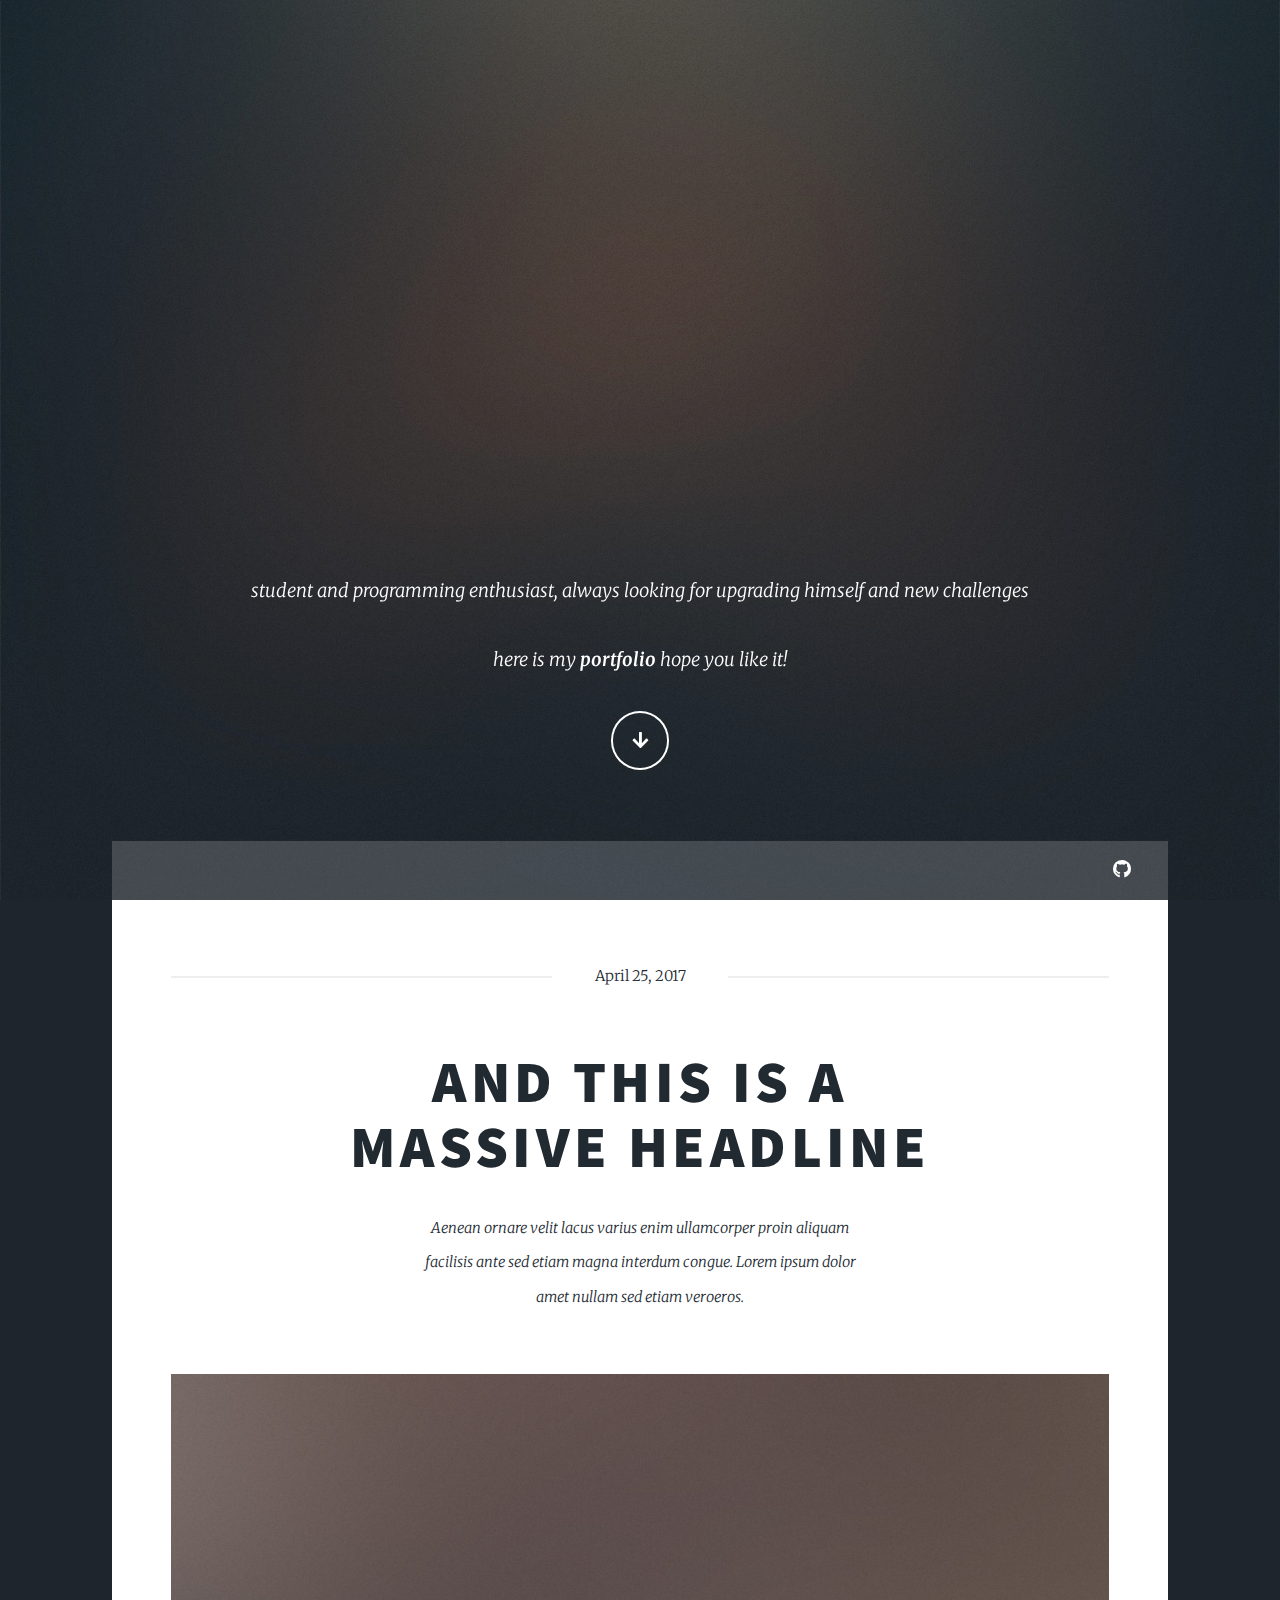
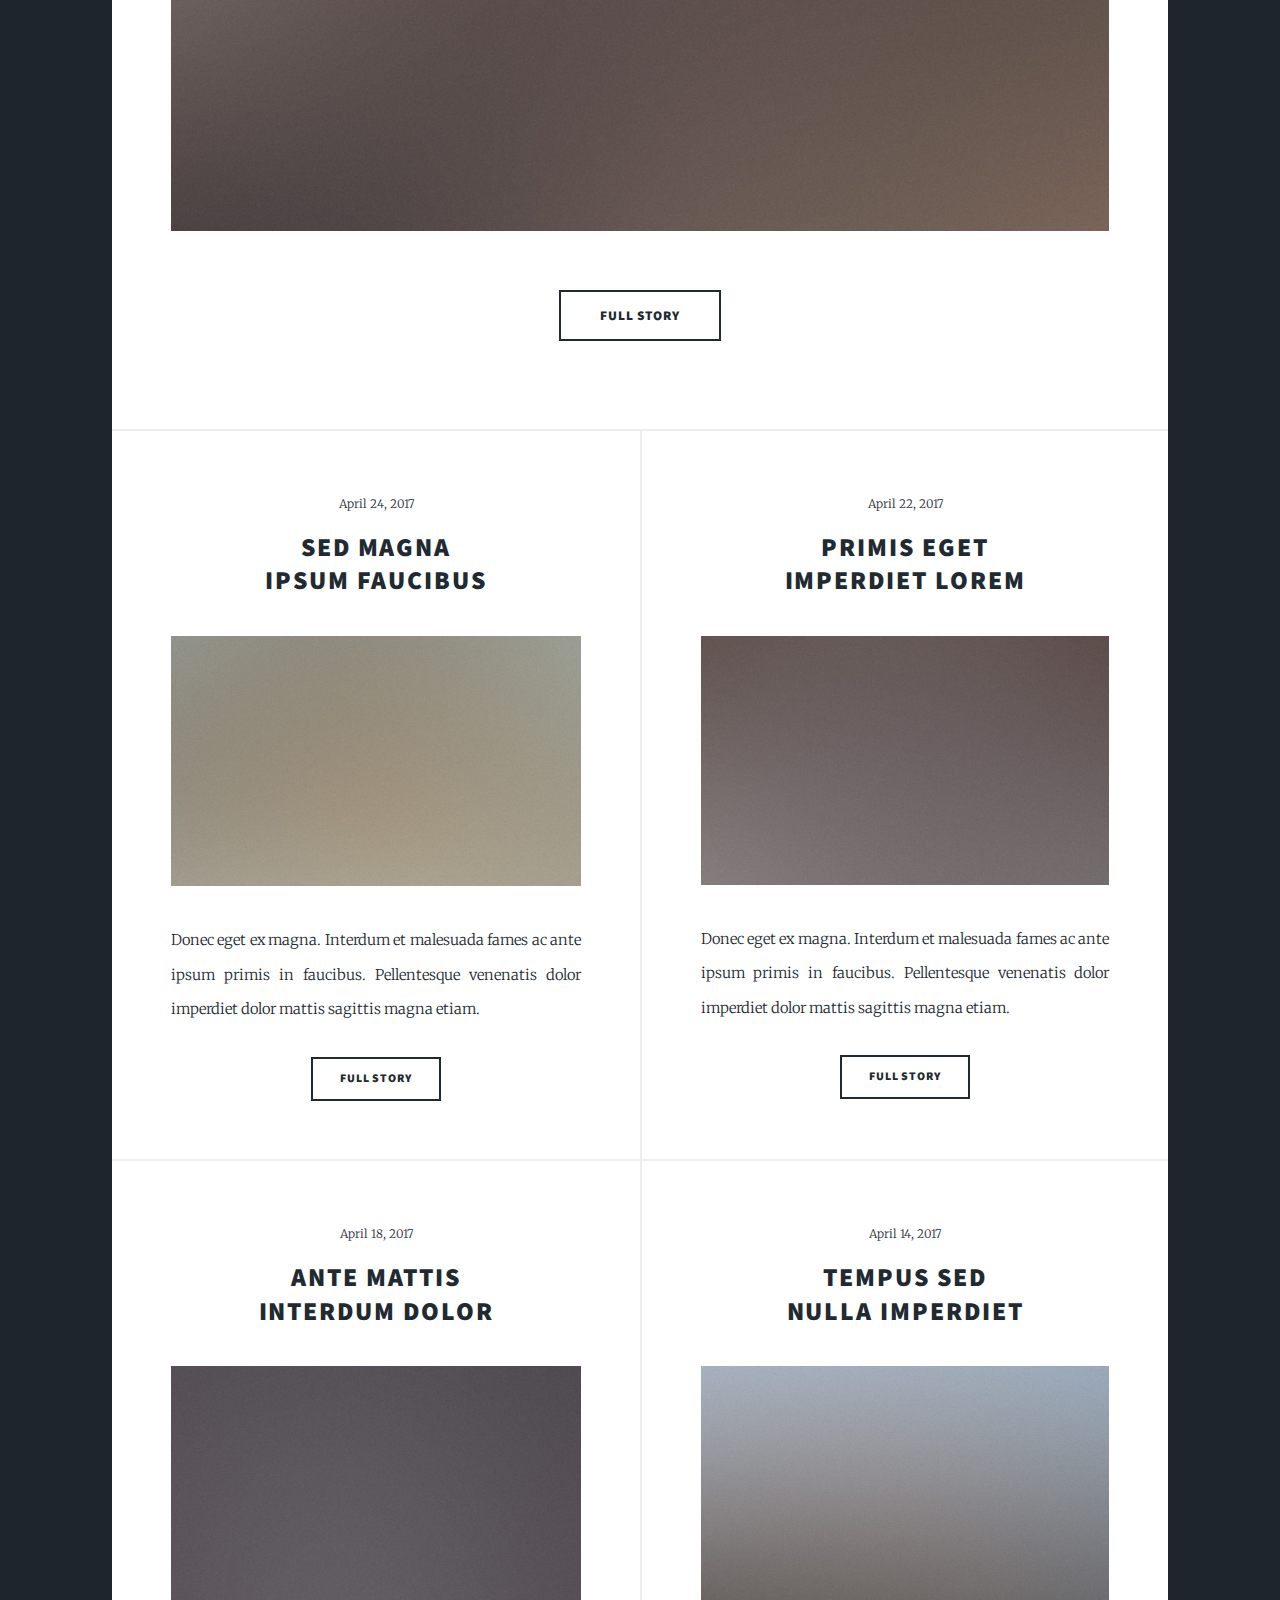
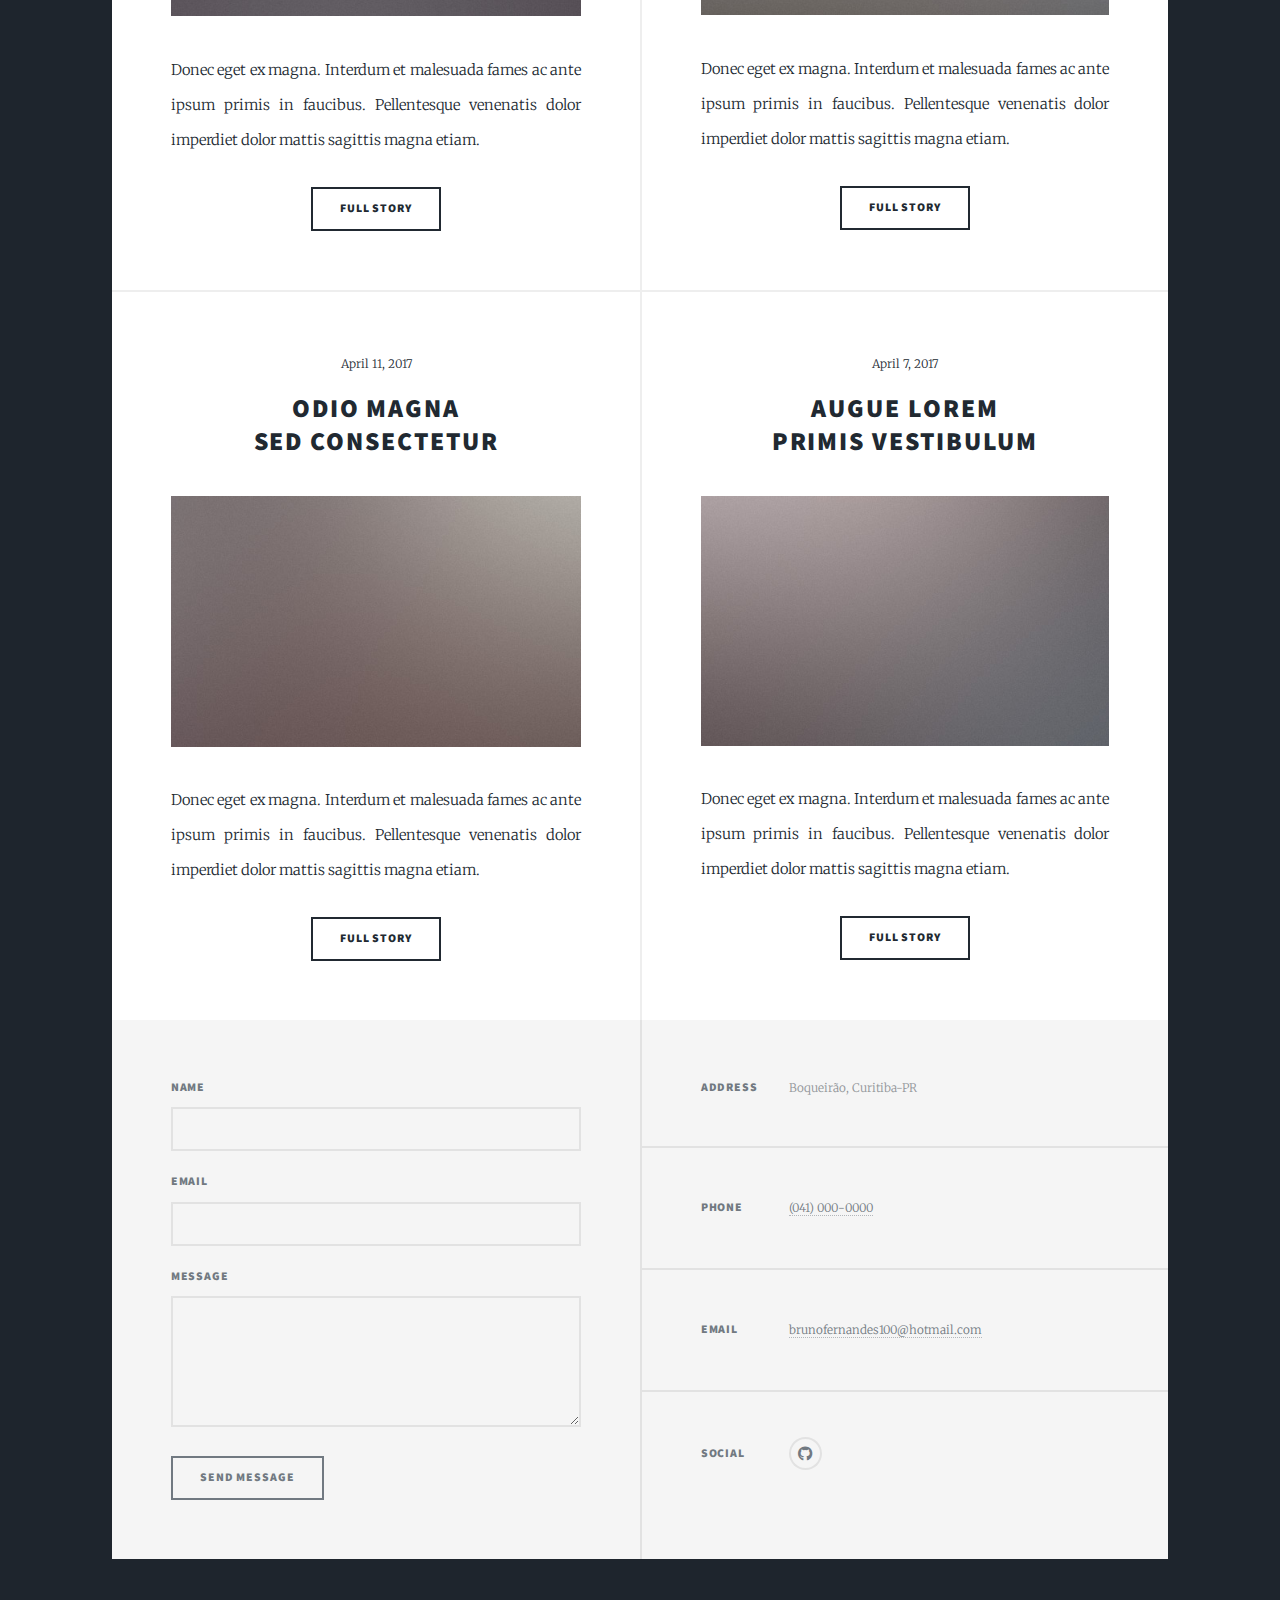
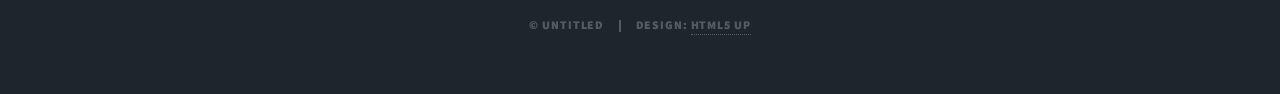
==== index.html @ 7af7626c "more intro changes" ====
<!DOCTYPE HTML>
<!--
	Massively by HTML5 UP
	html5up.net | @ajlkn
	Free for personal and commercial use under the CCA 3.0 license (html5up.net/license)
-->
<html>
	<head>
		<title>Bruno Fernandes - Portfolio</title>
		<meta charset="utf-8" />
		<meta name="viewport" content="width=device-width, initial-scale=1, user-scalable=no" />
		<link rel="stylesheet" href="assets/css/main.css" />
		<noscript><link rel="stylesheet" href="assets/css/noscript.css" /></noscript>
	</head>
	<body class="is-preload">

		<!-- Wrapper -->	
			<div id="wrapper" class="fade-in">

				<!-- Intro -->
					<div id="intro">
						<p>student and programming enthusiast, always looking for upgrading himself and new challenges</p>
						<p>here is my <strong> portfolio</strong> hope you like it!</p>
						<ul class="actions">
							<li><a href="#header" class="button icon solid solo fa-arrow-down scrolly">Continue</a></li>
						</ul>
					</div>
				<!-- Header -->
					<header id="header">
						<a href="index.html" class="logo">Massively</a>
					</header>

				<!-- Nav -->
					<nav id="nav">
						<ul class="links">
						</ul>
						<ul class="icons">
							<li><a href="https://github.com/burno1" class="icon brands fa-github"><span class="label">GitHub</span></a></li>
						</ul>
					</nav>

				<!-- Main -->
					<div id="main">

						<!-- Featured Post -->
							<article class="post featured">
								<header class="major">
									<span class="date">April 25, 2017</span>
									<h2><a href="#">And this is a<br />
									massive headline</a></h2>
									<p>Aenean ornare velit lacus varius enim ullamcorper proin aliquam<br />
									facilisis ante sed etiam magna interdum congue. Lorem ipsum dolor<br />
									amet nullam sed etiam veroeros.</p>
								</header>
								<a href="#" class="image main"><img src="images/pic01.jpg" alt="" /></a>
								<ul class="actions special">
									<li><a href="#" class="button large">Full Story</a></li>
								</ul>
							</article>

						<!-- Posts -->
							<section class="posts">
								<article>
									<header>
										<span class="date">April 24, 2017</span>
										<h2><a href="#">Sed magna<br />
										ipsum faucibus</a></h2>
									</header>
									<a href="#" class="image fit"><img src="images/pic02.jpg" alt="" /></a>
									<p>Donec eget ex magna. Interdum et malesuada fames ac ante ipsum primis in faucibus. Pellentesque venenatis dolor imperdiet dolor mattis sagittis magna etiam.</p>
									<ul class="actions special">
										<li><a href="#" class="button">Full Story</a></li>
									</ul>
								</article>
								<article>
									<header>
										<span class="date">April 22, 2017</span>
										<h2><a href="#">Primis eget<br />
										imperdiet lorem</a></h2>
									</header>
									<a href="#" class="image fit"><img src="images/pic03.jpg" alt="" /></a>
									<p>Donec eget ex magna. Interdum et malesuada fames ac ante ipsum primis in faucibus. Pellentesque venenatis dolor imperdiet dolor mattis sagittis magna etiam.</p>
									<ul class="actions special">
										<li><a href="#" class="button">Full Story</a></li>
									</ul>
								</article>
								<article>
									<header>
										<span class="date">April 18, 2017</span>
										<h2><a href="#">Ante mattis<br />
										interdum dolor</a></h2>
									</header>
									<a href="#" class="image fit"><img src="images/pic04.jpg" alt="" /></a>
									<p>Donec eget ex magna. Interdum et malesuada fames ac ante ipsum primis in faucibus. Pellentesque venenatis dolor imperdiet dolor mattis sagittis magna etiam.</p>
									<ul class="actions special">
										<li><a href="#" class="button">Full Story</a></li>
									</ul>
								</article>
								<article>
									<header>
										<span class="date">April 14, 2017</span>
										<h2><a href="#">Tempus sed<br />
										nulla imperdiet</a></h2>
									</header>
									<a href="#" class="image fit"><img src="images/pic05.jpg" alt="" /></a>
									<p>Donec eget ex magna. Interdum et malesuada fames ac ante ipsum primis in faucibus. Pellentesque venenatis dolor imperdiet dolor mattis sagittis magna etiam.</p>
									<ul class="actions special">
										<li><a href="#" class="button">Full Story</a></li>
									</ul>
								</article>
								<article>
									<header>
										<span class="date">April 11, 2017</span>
										<h2><a href="#">Odio magna<br />
										sed consectetur</a></h2>
									</header>
									<a href="#" class="image fit"><img src="images/pic06.jpg" alt="" /></a>
									<p>Donec eget ex magna. Interdum et malesuada fames ac ante ipsum primis in faucibus. Pellentesque venenatis dolor imperdiet dolor mattis sagittis magna etiam.</p>
									<ul class="actions special">
										<li><a href="#" class="button">Full Story</a></li>
									</ul>
								</article>
								<article>
									<header>
										<span class="date">April 7, 2017</span>
										<h2><a href="#">Augue lorem<br />
										primis vestibulum</a></h2>
									</header>
									<a href="#" class="image fit"><img src="images/pic07.jpg" alt="" /></a>
									<p>Donec eget ex magna. Interdum et malesuada fames ac ante ipsum primis in faucibus. Pellentesque venenatis dolor imperdiet dolor mattis sagittis magna etiam.</p>
									<ul class="actions special">
										<li><a href="#" class="button">Full Story</a></li>
									</ul>
								</article>
							</section>

						<!-- Footer -->
							<!-- <footer>
								<div class="pagination">
									<a href="#" class="previous">Prev</a>
									<a href="#" class="page active">1</a>
									<a href="#" class="page">2</a>
									<a href="#" class="page">3</a>
									<span class="extra">&hellip;</span>
									<a href="#" class="page">8</a>
									<a href="#" class="page">9</a>
									<a href="#" class="page">10</a>
									<a href="#" class="next">Next</a>
								</div>
							</footer> -->

					</div>

				<!-- Footer -->
					<footer id="footer">
						<section>
							<form method="post" action="#">
								<div class="fields">
									<div class="field">
										<label for="name">Name</label>
										<input type="text" name="name" id="name" />
									</div>
									<div class="field">
										<label for="email">Email</label>
										<input type="text" name="email" id="email" />
									</div>
									<div class="field">
										<label for="message">Message</label>
										<textarea name="message" id="message" rows="3"></textarea>
									</div>
								</div>
								<ul class="actions">
									<li><input type="submit" value="Send Message" /></li>
								</ul>
							</form>
						</section>
						<section class="split contact">
							<section class="alt">
								<h3>Address</h3>
								<p>Boqueirão, Curitiba-PR<br /></p>
							</section>
							<section>
								<h3>Phone</h3>
								<p><a href="#">(041) 000-0000</a></p>
							</section>
							<section>
								<h3>Email</h3>
								<p><a href="#">brunofernandes100@hotmail.com</a></p>
							</section>
							<section>
								<h3>Social</h3>
								<ul class="icons alt">
									<li><a href="https://github.com/burno1" class="icon brands alt fa-github"><span class="label">GitHub</span></a></li>
								</ul>
							</section>
						</section>
					</footer>

				<!-- Copyright -->
					<div id="copyright">
						<ul><li>&copy; Untitled</li><li>Design: <a href="https://html5up.net">HTML5 UP</a></li></ul>
					</div>

			</div>

		<!-- Scripts -->
			<script src="assets/js/jquery.min.js"></script>
			<script src="assets/js/jquery.scrollex.min.js"></script>
			<script src="assets/js/jquery.scrolly.min.js"></script>
			<script src="assets/js/browser.min.js"></script>
			<script src="assets/js/breakpoints.min.js"></script>
			<script src="assets/js/util.js"></script>
			<script src="assets/js/main.js"></script>

	</body>
</html>
---- assets/css/main.css ----
@import url(fontawesome-all.min.css);
@import url("https://fonts.googleapis.com/css?family=Merriweather:300,700,300italic,700italic|Source+Sans+Pro:900");

/*
	Massively by HTML5 UP
	html5up.net | @ajlkn
	Free for personal and commercial use under the CCA 3.0 license (html5up.net/license)
*/

html, body, div, span, applet, object,
iframe, h1, h2, h3, h4, h5, h6, p, blockquote,
pre, a, abbr, acronym, address, big, cite,
code, del, dfn, em, img, ins, kbd, q, s, samp,
small, strike, strong, sub, sup, tt, var, b,
u, i, center, dl, dt, dd, ol, ul, li, fieldset,
form, label, legend, table, caption, tbody,
tfoot, thead, tr, th, td, article, aside,
canvas, details, embed, figure, figcaption,
footer, header, hgroup, menu, nav, output, ruby,
section, summary, time, mark, audio, video {
	margin: 0;
	padding: 0;
	border: 0;
	font-size: 100%;
	font: inherit;
	vertical-align: baseline;}

article, aside, details, figcaption, figure,
footer, header, hgroup, menu, nav, section {
	display: block;}

body {
	line-height: 1;
}

ol, ul {
	list-style: none;
}

blockquote, q {
	quotes: none;
}

	blockquote:before, blockquote:after, q:before, q:after {
		content: '';
		content: none;
	}

table {
	border-collapse: collapse;
	border-spacing: 0;
}

body {
	-webkit-text-size-adjust: none;
}

mark {
	background-color: transparent;
	color: inherit;
}

input::-moz-focus-inner {
	border: 0;
	padding: 0;
}

input, select, textarea {
	-moz-appearance: none;
	-webkit-appearance: none;
	-ms-appearance: none;
	appearance: none;
}

/* Basic */

	@-ms-viewport {
		width: device-width;
	}

	body {
		-ms-overflow-style: scrollbar;
	}

	@media screen and (max-width: 480px) {

		html, body {
			min-width: 320px;
		}

	}

	html {
		box-sizing: border-box;
	}

	*, *:before, *:after {
		box-sizing: inherit;
	}

	body {
		background-color: #1e252d;
	}

		body.is-preload *, body.is-preload *:before, body.is-preload *:after {
			-moz-animation: none !important;
			-webkit-animation: none !important;
			-ms-animation: none !important;
			animation: none !important;
			-moz-transition: none !important;
			-webkit-transition: none !important;
			-ms-transition: none !important;
			transition: none !important;
		}

/* Type */

	html {
		font-size: 16pt;
	}

		@media screen and (max-width: 1680px) {

			html {
				font-size: 12pt;
			}

		}

		@media screen and (max-width: 1280px) {

			html {
				font-size: 11pt;
			}

		}

		@media screen and (max-width: 360px) {

			html {
				font-size: 10pt;
			}

		}

	body {
		color: #212931;
	}

	body, input, select, textarea {
		font-family: "Merriweather", Georgia, serif;
		font-weight: 300;
		font-size: 1rem;
		line-height: 2.375;
	}

	a {
		-moz-transition: color 0.2s ease-in-out, background-color 0.2s ease-in-out, border-color 0.2s ease-in-out, box-shadow 0.2s ease-in-out;
		-webkit-transition: color 0.2s ease-in-out, background-color 0.2s ease-in-out, border-color 0.2s ease-in-out, box-shadow 0.2s ease-in-out;
		-ms-transition: color 0.2s ease-in-out, background-color 0.2s ease-in-out, border-color 0.2s ease-in-out, box-shadow 0.2s ease-in-out;
		transition: color 0.2s ease-in-out, background-color 0.2s ease-in-out, border-color 0.2s ease-in-out, box-shadow 0.2s ease-in-out;
		border-bottom: dotted 1px;
		text-decoration: none;
	}

		a:hover {
			border-bottom-color: transparent;
		}

	strong, b {
		font-weight: 600;
	}

	em, i {
		font-style: italic;
	}

	p {
		text-align: justify;
		margin: 0 0 2rem 0;
	}

	h1, h2, h3, h4, h5, h6 {
		font-family: "Source Sans Pro", Helvetica, sans-serif;
		font-weight: 900;
		line-height: 1.5;
		letter-spacing: 0.075em;
		text-transform: uppercase;
		margin: 0 0 1rem 0;
	}

		h1 a, h2 a, h3 a, h4 a, h5 a, h6 a {
			border-bottom: 0;
			color: inherit;
			text-decoration: none;
		}

	h1 {
		font-size: 4rem;
		line-height: 1.1;
		margin: 0 0 2rem 0;
	}

	h2 {
		font-size: 1.75rem;
		line-height: 1.3;
		margin: 0 0 1.5rem 0;
	}

	h3 {
		font-size: 1.25rem;
		margin: 0 0 1.5rem 0;
	}

	h4 {
		font-size: 1rem;
	}

	h5 {
		font-size: 0.9rem;
	}

	h6 {
		font-size: 0.8rem;
	}

	sub {
		font-size: 0.8rem;
		position: relative;
		top: 0.5rem;
	}

	sup {
		font-size: 0.8rem;
		position: relative;
		top: -0.5rem;
	}

	blockquote {
		border-left: solid 4px;
		font-style: italic;
		margin: 0 0 2rem 0;
		padding: 0.5rem 0 0.5rem 2rem;
	}

	code {
		border: solid 2px;
		font-family: "Courier New", monospace;
		font-size: 0.9rem;
		margin: 0 0.25rem;
		padding: 0.25rem 0.65rem;
	}

	pre {
		-webkit-overflow-scrolling: touch;
		font-family: "Courier New", monospace;
		font-size: 0.9rem;
		margin: 0 0 2rem 0;
	}

		pre code {
			display: block;
			line-height: 1.75;
			padding: 1rem 1.5rem;
			overflow-x: auto;
		}

	hr {
		border: 0;
		border-bottom: solid 2px;
		margin: 3rem 0;
	}

		hr.major {
			margin: 5rem 0;
		}

	.align-left {
		text-align: left;
	}

	.align-center {
		text-align: center;
	}

	.align-right {
		text-align: right;
	}

	input, select, textarea {
		color: #212931;
	}

	a {
		color: #212931;
		border-bottom-color: rgba(33, 41, 49, 0.5);
	}

		a:hover {
			border-bottom-color: transparent;
			color: #18bfef !important;
		}

	strong, b {
		color: #212931;
	}

	h1, h2, h3, h4, h5, h6 {
		color: #212931;
	}

	blockquote {
		border-left-color: #eeeeee;
	}

	code {
		background: rgba(220, 220, 220, 0.25);
		border-color: #eeeeee;
	}

	hr {
		border-bottom-color: #eeeeee;
	}

/* Row */

	.row {
		display: flex;
		flex-wrap: wrap;
		box-sizing: border-box;
		align-items: stretch;
	}

		.row > * {
			box-sizing: border-box;
		}

		.row.gtr-uniform > * > :last-child {
			margin-bottom: 0;
		}

		.row.aln-left {
			justify-content: flex-start;
		}

		.row.aln-center {
			justify-content: center;
		}

		.row.aln-right {
			justify-content: flex-end;
		}

		.row.aln-top {
			align-items: flex-start;
		}

		.row.aln-middle {
			align-items: center;
		}

		.row.aln-bottom {
			align-items: flex-end;
		}

		.row > .imp {
			order: -1;
		}

		.row > .col-1 {
			width: 8.33333%;
		}

		.row > .off-1 {
			margin-left: 8.33333%;
		}

		.row > .col-2 {
			width: 16.66667%;
		}

		.row > .off-2 {
			margin-left: 16.66667%;
		}

		.row > .col-3 {
			width: 25%;
		}

		.row > .off-3 {
			margin-left: 25%;
		}

		.row > .col-4 {
			width: 33.33333%;
		}

		.row > .off-4 {
			margin-left: 33.33333%;
		}

		.row > .col-5 {
			width: 41.66667%;
		}

		.row > .off-5 {
			margin-left: 41.66667%;
		}

		.row > .col-6 {
			width: 50%;
		}

		.row > .off-6 {
			margin-left: 50%;
		}

		.row > .col-7 {
			width: 58.33333%;
		}

		.row > .off-7 {
			margin-left: 58.33333%;
		}

		.row > .col-8 {
			width: 66.66667%;
		}

		.row > .off-8 {
			margin-left: 66.66667%;
		}

		.row > .col-9 {
			width: 75%;
		}

		.row > .off-9 {
			margin-left: 75%;
		}

		.row > .col-10 {
			width: 83.33333%;
		}

		.row > .off-10 {
			margin-left: 83.33333%;
		}

		.row > .col-11 {
			width: 91.66667%;
		}

		.row > .off-11 {
			margin-left: 91.66667%;
		}

		.row > .col-12 {
			width: 100%;
		}

		.row > .off-12 {
			margin-left: 100%;
		}

		.row.gtr-0 {
			margin-top: 0;
			margin-left: 0rem;
		}

			.row.gtr-0 > * {
				padding: 0 0 0 0rem;
			}

			.row.gtr-0.gtr-uniform {
				margin-top: 0rem;
			}

				.row.gtr-0.gtr-uniform > * {
					padding-top: 0rem;
				}

		.row.gtr-25 {
			margin-top: 0;
			margin-left: -0.375rem;
		}

			.row.gtr-25 > * {
				padding: 0 0 0 0.375rem;
			}

			.row.gtr-25.gtr-uniform {
				margin-top: -0.375rem;
			}

				.row.gtr-25.gtr-uniform > * {
					padding-top: 0.375rem;
				}

		.row.gtr-50 {
			margin-top: 0;
			margin-left: -0.75rem;
		}

			.row.gtr-50 > * {
				padding: 0 0 0 0.75rem;
			}

			.row.gtr-50.gtr-uniform {
				margin-top: -0.75rem;
			}

				.row.gtr-50.gtr-uniform > * {
					padding-top: 0.75rem;
				}

		.row {
			margin-top: 0;
			margin-left: -1.5rem;
		}

			.row > * {
				padding: 0 0 0 1.5rem;
			}

			.row.gtr-uniform {
				margin-top: -1.5rem;
			}

				.row.gtr-uniform > * {
					padding-top: 1.5rem;
				}

		.row.gtr-150 {
			margin-top: 0;
			margin-left: -2.25rem;
		}

			.row.gtr-150 > * {
				padding: 0 0 0 2.25rem;
			}

			.row.gtr-150.gtr-uniform {
				margin-top: -2.25rem;
			}

				.row.gtr-150.gtr-uniform > * {
					padding-top: 2.25rem;
				}

		.row.gtr-200 {
			margin-top: 0;
			margin-left: -3rem;
		}

			.row.gtr-200 > * {
				padding: 0 0 0 3rem;
			}

			.row.gtr-200.gtr-uniform {
				margin-top: -3rem;
			}

				.row.gtr-200.gtr-uniform > * {
					padding-top: 3rem;
				}

		@media screen and (max-width: 1680px) {

			.row {
				display: flex;
				flex-wrap: wrap;
				box-sizing: border-box;
				align-items: stretch;
			}

				.row > * {
					box-sizing: border-box;
				}

				.row.gtr-uniform > * > :last-child {
					margin-bottom: 0;
				}

				.row.aln-left {
					justify-content: flex-start;
				}

				.row.aln-center {
					justify-content: center;
				}

				.row.aln-right {
					justify-content: flex-end;
				}

				.row.aln-top {
					align-items: flex-start;
				}

				.row.aln-middle {
					align-items: center;
				}

				.row.aln-bottom {
					align-items: flex-end;
				}

				.row > .imp-xlarge {
					order: -1;
				}

				.row > .col-1-xlarge {
					width: 8.33333%;
				}

				.row > .off-1-xlarge {
					margin-left: 8.33333%;
				}

				.row > .col-2-xlarge {
					width: 16.66667%;
				}

				.row > .off-2-xlarge {
					margin-left: 16.66667%;
				}

				.row > .col-3-xlarge {
					width: 25%;
				}

				.row > .off-3-xlarge {
					margin-left: 25%;
				}

				.row > .col-4-xlarge {
					width: 33.33333%;
				}

				.row > .off-4-xlarge {
					margin-left: 33.33333%;
				}

				.row > .col-5-xlarge {
					width: 41.66667%;
				}

				.row > .off-5-xlarge {
					margin-left: 41.66667%;
				}

				.row > .col-6-xlarge {
					width: 50%;
				}

				.row > .off-6-xlarge {
					margin-left: 50%;
				}

				.row > .col-7-xlarge {
					width: 58.33333%;
				}

				.row > .off-7-xlarge {
					margin-left: 58.33333%;
				}

				.row > .col-8-xlarge {
					width: 66.66667%;
				}

				.row > .off-8-xlarge {
					margin-left: 66.66667%;
				}

				.row > .col-9-xlarge {
					width: 75%;
				}

				.row > .off-9-xlarge {
					margin-left: 75%;
				}

				.row > .col-10-xlarge {
					width: 83.33333%;
				}

				.row > .off-10-xlarge {
					margin-left: 83.33333%;
				}

				.row > .col-11-xlarge {
					width: 91.66667%;
				}

				.row > .off-11-xlarge {
					margin-left: 91.66667%;
				}

				.row > .col-12-xlarge {
					width: 100%;
				}

				.row > .off-12-xlarge {
					margin-left: 100%;
				}

				.row.gtr-0 {
					margin-top: 0;
					margin-left: 0rem;
				}

					.row.gtr-0 > * {
						padding: 0 0 0 0rem;
					}

					.row.gtr-0.gtr-uniform {
						margin-top: 0rem;
					}

						.row.gtr-0.gtr-uniform > * {
							padding-top: 0rem;
						}

				.row.gtr-25 {
					margin-top: 0;
					margin-left: -0.375rem;
				}

					.row.gtr-25 > * {
						padding: 0 0 0 0.375rem;
					}

					.row.gtr-25.gtr-uniform {
						margin-top: -0.375rem;
					}

						.row.gtr-25.gtr-uniform > * {
							padding-top: 0.375rem;
						}

				.row.gtr-50 {
					margin-top: 0;
					margin-left: -0.75rem;
				}

					.row.gtr-50 > * {
						padding: 0 0 0 0.75rem;
					}

					.row.gtr-50.gtr-uniform {
						margin-top: -0.75rem;
					}

						.row.gtr-50.gtr-uniform > * {
							padding-top: 0.75rem;
						}

				.row {
					margin-top: 0;
					margin-left: -1.5rem;
				}

					.row > * {
						padding: 0 0 0 1.5rem;
					}

					.row.gtr-uniform {
						margin-top: -1.5rem;
					}

						.row.gtr-uniform > * {
							padding-top: 1.5rem;
						}

				.row.gtr-150 {
					margin-top: 0;
					margin-left: -2.25rem;
				}

					.row.gtr-150 > * {
						padding: 0 0 0 2.25rem;
					}

					.row.gtr-150.gtr-uniform {
						margin-top: -2.25rem;
					}

						.row.gtr-150.gtr-uniform > * {
							padding-top: 2.25rem;
						}

				.row.gtr-200 {
					margin-top: 0;
					margin-left: -3rem;
				}

					.row.gtr-200 > * {
						padding: 0 0 0 3rem;
					}

					.row.gtr-200.gtr-uniform {
						margin-top: -3rem;
					}

						.row.gtr-200.gtr-uniform > * {
							padding-top: 3rem;
						}

		}

		@media screen and (max-width: 1280px) {

			.row {
				display: flex;
				flex-wrap: wrap;
				box-sizing: border-box;
				align-items: stretch;
			}

				.row > * {
					box-sizing: border-box;
				}

				.row.gtr-uniform > * > :last-child {
					margin-bottom: 0;
				}

				.row.aln-left {
					justify-content: flex-start;
				}

				.row.aln-center {
					justify-content: center;
				}

				.row.aln-right {
					justify-content: flex-end;
				}

				.row.aln-top {
					align-items: flex-start;
				}

				.row.aln-middle {
					align-items: center;
				}

				.row.aln-bottom {
					align-items: flex-end;
				}

				.row > .imp-large {
					order: -1;
				}

				.row > .col-1-large {
					width: 8.33333%;
				}

				.row > .off-1-large {
					margin-left: 8.33333%;
				}

				.row > .col-2-large {
					width: 16.66667%;
				}

				.row > .off-2-large {
					margin-left: 16.66667%;
				}

				.row > .col-3-large {
					width: 25%;
				}

				.row > .off-3-large {
					margin-left: 25%;
				}

				.row > .col-4-large {
					width: 33.33333%;
				}

				.row > .off-4-large {
					margin-left: 33.33333%;
				}

				.row > .col-5-large {
					width: 41.66667%;
				}

				.row > .off-5-large {
					margin-left: 41.66667%;
				}

				.row > .col-6-large {
					width: 50%;
				}

				.row > .off-6-large {
					margin-left: 50%;
				}

				.row > .col-7-large {
					width: 58.33333%;
				}

				.row > .off-7-large {
					margin-left: 58.33333%;
				}

				.row > .col-8-large {
					width: 66.66667%;
				}

				.row > .off-8-large {
					margin-left: 66.66667%;
				}

				.row > .col-9-large {
					width: 75%;
				}

				.row > .off-9-large {
					margin-left: 75%;
				}

				.row > .col-10-large {
					width: 83.33333%;
				}

				.row > .off-10-large {
					margin-left: 83.33333%;
				}

				.row > .col-11-large {
					width: 91.66667%;
				}

				.row > .off-11-large {
					margin-left: 91.66667%;
				}

				.row > .col-12-large {
					width: 100%;
				}

				.row > .off-12-large {
					margin-left: 100%;
				}

				.row.gtr-0 {
					margin-top: 0;
					margin-left: 0rem;
				}

					.row.gtr-0 > * {
						padding: 0 0 0 0rem;
					}

					.row.gtr-0.gtr-uniform {
						margin-top: 0rem;
					}

						.row.gtr-0.gtr-uniform > * {
							padding-top: 0rem;
						}

				.row.gtr-25 {
					margin-top: 0;
					margin-left: -0.375rem;
				}

					.row.gtr-25 > * {
						padding: 0 0 0 0.375rem;
					}

					.row.gtr-25.gtr-uniform {
						margin-top: -0.375rem;
					}

						.row.gtr-25.gtr-uniform > * {
							padding-top: 0.375rem;
						}

				.row.gtr-50 {
					margin-top: 0;
					margin-left: -0.75rem;
				}

					.row.gtr-50 > * {
						padding: 0 0 0 0.75rem;
					}

					.row.gtr-50.gtr-uniform {
						margin-top: -0.75rem;
					}

						.row.gtr-50.gtr-uniform > * {
							padding-top: 0.75rem;
						}

				.row {
					margin-top: 0;
					margin-left: -1.5rem;
				}

					.row > * {
						padding: 0 0 0 1.5rem;
					}

					.row.gtr-uniform {
						margin-top: -1.5rem;
					}

						.row.gtr-uniform > * {
							padding-top: 1.5rem;
						}

				.row.gtr-150 {
					margin-top: 0;
					margin-left: -2.25rem;
				}

					.row.gtr-150 > * {
						padding: 0 0 0 2.25rem;
					}

					.row.gtr-150.gtr-uniform {
						margin-top: -2.25rem;
					}

						.row.gtr-150.gtr-uniform > * {
							padding-top: 2.25rem;
						}

				.row.gtr-200 {
					margin-top: 0;
					margin-left: -3rem;
				}

					.row.gtr-200 > * {
						padding: 0 0 0 3rem;
					}

					.row.gtr-200.gtr-uniform {
						margin-top: -3rem;
					}

						.row.gtr-200.gtr-uniform > * {
							padding-top: 3rem;
						}

		}

		@media screen and (max-width: 980px) {

			.row {
				display: flex;
				flex-wrap: wrap;
				box-sizing: border-box;
				align-items: stretch;
			}

				.row > * {
					box-sizing: border-box;
				}

				.row.gtr-uniform > * > :last-child {
					margin-bottom: 0;
				}

				.row.aln-left {
					justify-content: flex-start;
				}

				.row.aln-center {
					justify-content: center;
				}

				.row.aln-right {
					justify-content: flex-end;
				}

				.row.aln-top {
					align-items: flex-start;
				}

				.row.aln-middle {
					align-items: center;
				}

				.row.aln-bottom {
					align-items: flex-end;
				}

				.row > .imp-medium {
					order: -1;
				}

				.row > .col-1-medium {
					width: 8.33333%;
				}

				.row > .off-1-medium {
					margin-left: 8.33333%;
				}

				.row > .col-2-medium {
					width: 16.66667%;
				}

				.row > .off-2-medium {
					margin-left: 16.66667%;
				}

				.row > .col-3-medium {
					width: 25%;
				}

				.row > .off-3-medium {
					margin-left: 25%;
				}

				.row > .col-4-medium {
					width: 33.33333%;
				}

				.row > .off-4-medium {
					margin-left: 33.33333%;
				}

				.row > .col-5-medium {
					width: 41.66667%;
				}

				.row > .off-5-medium {
					margin-left: 41.66667%;
				}

				.row > .col-6-medium {
					width: 50%;
				}

				.row > .off-6-medium {
					margin-left: 50%;
				}

				.row > .col-7-medium {
					width: 58.33333%;
				}

				.row > .off-7-medium {
					margin-left: 58.33333%;
				}

				.row > .col-8-medium {
					width: 66.66667%;
				}

				.row > .off-8-medium {
					margin-left: 66.66667%;
				}

				.row > .col-9-medium {
					width: 75%;
				}

				.row > .off-9-medium {
					margin-left: 75%;
				}

				.row > .col-10-medium {
					width: 83.33333%;
				}

				.row > .off-10-medium {
					margin-left: 83.33333%;
				}

				.row > .col-11-medium {
					width: 91.66667%;
				}

				.row > .off-11-medium {
					margin-left: 91.66667%;
				}

				.row > .col-12-medium {
					width: 100%;
				}

				.row > .off-12-medium {
					margin-left: 100%;
				}

				.row.gtr-0 {
					margin-top: 0;
					margin-left: 0rem;
				}

					.row.gtr-0 > * {
						padding: 0 0 0 0rem;
					}

					.row.gtr-0.gtr-uniform {
						margin-top: 0rem;
					}

						.row.gtr-0.gtr-uniform > * {
							padding-top: 0rem;
						}

				.row.gtr-25 {
					margin-top: 0;
					margin-left: -0.375rem;
				}

					.row.gtr-25 > * {
						padding: 0 0 0 0.375rem;
					}

					.row.gtr-25.gtr-uniform {
						margin-top: -0.375rem;
					}

						.row.gtr-25.gtr-uniform > * {
							padding-top: 0.375rem;
						}

				.row.gtr-50 {
					margin-top: 0;
					margin-left: -0.75rem;
				}

					.row.gtr-50 > * {
						padding: 0 0 0 0.75rem;
					}

					.row.gtr-50.gtr-uniform {
						margin-top: -0.75rem;
					}

						.row.gtr-50.gtr-uniform > * {
							padding-top: 0.75rem;
						}

				.row {
					margin-top: 0;
					margin-left: -1.5rem;
				}

					.row > * {
						padding: 0 0 0 1.5rem;
					}

					.row.gtr-uniform {
						margin-top: -1.5rem;
					}

						.row.gtr-uniform > * {
							padding-top: 1.5rem;
						}

				.row.gtr-150 {
					margin-top: 0;
					margin-left: -2.25rem;
				}

					.row.gtr-150 > * {
						padding: 0 0 0 2.25rem;
					}

					.row.gtr-150.gtr-uniform {
						margin-top: -2.25rem;
					}

						.row.gtr-150.gtr-uniform > * {
							padding-top: 2.25rem;
						}

				.row.gtr-200 {
					margin-top: 0;
					margin-left: -3rem;
				}

					.row.gtr-200 > * {
						padding: 0 0 0 3rem;
					}

					.row.gtr-200.gtr-uniform {
						margin-top: -3rem;
					}

						.row.gtr-200.gtr-uniform > * {
							padding-top: 3rem;
						}

		}

		@media screen and (max-width: 736px) {

			.row {
				display: flex;
				flex-wrap: wrap;
				box-sizing: border-box;
				align-items: stretch;
			}

				.row > * {
					box-sizing: border-box;
				}

				.row.gtr-uniform > * > :last-child {
					margin-bottom: 0;
				}

				.row.aln-left {
					justify-content: flex-start;
				}

				.row.aln-center {
					justify-content: center;
				}

				.row.aln-right {
					justify-content: flex-end;
				}

				.row.aln-top {
					align-items: flex-start;
				}

				.row.aln-middle {
					align-items: center;
				}

				.row.aln-bottom {
					align-items: flex-end;
				}

				.row > .imp-small {
					order: -1;
				}

				.row > .col-1-small {
					width: 8.33333%;
				}

				.row > .off-1-small {
					margin-left: 8.33333%;
				}

				.row > .col-2-small {
					width: 16.66667%;
				}

				.row > .off-2-small {
					margin-left: 16.66667%;
				}

				.row > .col-3-small {
					width: 25%;
				}

				.row > .off-3-small {
					margin-left: 25%;
				}

				.row > .col-4-small {
					width: 33.33333%;
				}

				.row > .off-4-small {
					margin-left: 33.33333%;
				}

				.row > .col-5-small {
					width: 41.66667%;
				}

				.row > .off-5-small {
					margin-left: 41.66667%;
				}

				.row > .col-6-small {
					width: 50%;
				}

				.row > .off-6-small {
					margin-left: 50%;
				}

				.row > .col-7-small {
					width: 58.33333%;
				}

				.row > .off-7-small {
					margin-left: 58.33333%;
				}

				.row > .col-8-small {
					width: 66.66667%;
				}

				.row > .off-8-small {
					margin-left: 66.66667%;
				}

				.row > .col-9-small {
					width: 75%;
				}

				.row > .off-9-small {
					margin-left: 75%;
				}

				.row > .col-10-small {
					width: 83.33333%;
				}

				.row > .off-10-small {
					margin-left: 83.33333%;
				}

				.row > .col-11-small {
					width: 91.66667%;
				}

				.row > .off-11-small {
					margin-left: 91.66667%;
				}

				.row > .col-12-small {
					width: 100%;
				}

				.row > .off-12-small {
					margin-left: 100%;
				}

				.row.gtr-0 {
					margin-top: 0;
					margin-left: 0rem;
				}

					.row.gtr-0 > * {
						padding: 0 0 0 0rem;
					}

					.row.gtr-0.gtr-uniform {
						margin-top: 0rem;
					}

						.row.gtr-0.gtr-uniform > * {
							padding-top: 0rem;
						}

				.row.gtr-25 {
					margin-top: 0;
					margin-left: -0.375rem;
				}

					.row.gtr-25 > * {
						padding: 0 0 0 0.375rem;
					}

					.row.gtr-25.gtr-uniform {
						margin-top: -0.375rem;
					}

						.row.gtr-25.gtr-uniform > * {
							padding-top: 0.375rem;
						}

				.row.gtr-50 {
					margin-top: 0;
					margin-left: -0.75rem;
				}

					.row.gtr-50 > * {
						padding: 0 0 0 0.75rem;
					}

					.row.gtr-50.gtr-uniform {
						margin-top: -0.75rem;
					}

						.row.gtr-50.gtr-uniform > * {
							padding-top: 0.75rem;
						}

				.row {
					margin-top: 0;
					margin-left: -1.5rem;
				}

					.row > * {
						padding: 0 0 0 1.5rem;
					}

					.row.gtr-uniform {
						margin-top: -1.5rem;
					}

						.row.gtr-uniform > * {
							padding-top: 1.5rem;
						}

				.row.gtr-150 {
					margin-top: 0;
					margin-left: -2.25rem;
				}

					.row.gtr-150 > * {
						padding: 0 0 0 2.25rem;
					}

					.row.gtr-150.gtr-uniform {
						margin-top: -2.25rem;
					}

						.row.gtr-150.gtr-uniform > * {
							padding-top: 2.25rem;
						}

				.row.gtr-200 {
					margin-top: 0;
					margin-left: -3rem;
				}

					.row.gtr-200 > * {
						padding: 0 0 0 3rem;
					}

					.row.gtr-200.gtr-uniform {
						margin-top: -3rem;
					}

						.row.gtr-200.gtr-uniform > * {
							padding-top: 3rem;
						}

		}

		@media screen and (max-width: 480px) {

			.row {
				display: flex;
				flex-wrap: wrap;
				box-sizing: border-box;
				align-items: stretch;
			}

				.row > * {
					box-sizing: border-box;
				}

				.row.gtr-uniform > * > :last-child {
					margin-bottom: 0;
				}

				.row.aln-left {
					justify-content: flex-start;
				}

				.row.aln-center {
					justify-content: center;
				}

				.row.aln-right {
					justify-content: flex-end;
				}

				.row.aln-top {
					align-items: flex-start;
				}

				.row.aln-middle {
					align-items: center;
				}

				.row.aln-bottom {
					align-items: flex-end;
				}

				.row > .imp-xsmall {
					order: -1;
				}

				.row > .col-1-xsmall {
					width: 8.33333%;
				}

				.row > .off-1-xsmall {
					margin-left: 8.33333%;
				}

				.row > .col-2-xsmall {
					width: 16.66667%;
				}

				.row > .off-2-xsmall {
					margin-left: 16.66667%;
				}

				.row > .col-3-xsmall {
					width: 25%;
				}

				.row > .off-3-xsmall {
					margin-left: 25%;
				}

				.row > .col-4-xsmall {
					width: 33.33333%;
				}

				.row > .off-4-xsmall {
					margin-left: 33.33333%;
				}

				.row > .col-5-xsmall {
					width: 41.66667%;
				}

				.row > .off-5-xsmall {
					margin-left: 41.66667%;
				}

				.row > .col-6-xsmall {
					width: 50%;
				}

				.row > .off-6-xsmall {
					margin-left: 50%;
				}

				.row > .col-7-xsmall {
					width: 58.33333%;
				}

				.row > .off-7-xsmall {
					margin-left: 58.33333%;
				}

				.row > .col-8-xsmall {
					width: 66.66667%;
				}

				.row > .off-8-xsmall {
					margin-left: 66.66667%;
				}

				.row > .col-9-xsmall {
					width: 75%;
				}

				.row > .off-9-xsmall {
					margin-left: 75%;
				}

				.row > .col-10-xsmall {
					width: 83.33333%;
				}

				.row > .off-10-xsmall {
					margin-left: 83.33333%;
				}

				.row > .col-11-xsmall {
					width: 91.66667%;
				}

				.row > .off-11-xsmall {
					margin-left: 91.66667%;
				}

				.row > .col-12-xsmall {
					width: 100%;
				}

				.row > .off-12-xsmall {
					margin-left: 100%;
				}

				.row.gtr-0 {
					margin-top: 0;
					margin-left: 0rem;
				}

					.row.gtr-0 > * {
						padding: 0 0 0 0rem;
					}

					.row.gtr-0.gtr-uniform {
						margin-top: 0rem;
					}

						.row.gtr-0.gtr-uniform > * {
							padding-top: 0rem;
						}

				.row.gtr-25 {
					margin-top: 0;
					margin-left: -0.375rem;
				}

					.row.gtr-25 > * {
						padding: 0 0 0 0.375rem;
					}

					.row.gtr-25.gtr-uniform {
						margin-top: -0.375rem;
					}

						.row.gtr-25.gtr-uniform > * {
							padding-top: 0.375rem;
						}

				.row.gtr-50 {
					margin-top: 0;
					margin-left: -0.75rem;
				}

					.row.gtr-50 > * {
						padding: 0 0 0 0.75rem;
					}

					.row.gtr-50.gtr-uniform {
						margin-top: -0.75rem;
					}

						.row.gtr-50.gtr-uniform > * {
							padding-top: 0.75rem;
						}

				.row {
					margin-top: 0;
					margin-left: -1.5rem;
				}

					.row > * {
						padding: 0 0 0 1.5rem;
					}

					.row.gtr-uniform {
						margin-top: -1.5rem;
					}

						.row.gtr-uniform > * {
							padding-top: 1.5rem;
						}

				.row.gtr-150 {
					margin-top: 0;
					margin-left: -2.25rem;
				}

					.row.gtr-150 > * {
						padding: 0 0 0 2.25rem;
					}

					.row.gtr-150.gtr-uniform {
						margin-top: -2.25rem;
					}

						.row.gtr-150.gtr-uniform > * {
							padding-top: 2.25rem;
						}

				.row.gtr-200 {
					margin-top: 0;
					margin-left: -3rem;
				}

					.row.gtr-200 > * {
						padding: 0 0 0 3rem;
					}

					.row.gtr-200.gtr-uniform {
						margin-top: -3rem;
					}

						.row.gtr-200.gtr-uniform > * {
							padding-top: 3rem;
						}

		}

		@media screen and (max-width: 360px) {

			.row {
				display: flex;
				flex-wrap: wrap;
				box-sizing: border-box;
				align-items: stretch;
			}

				.row > * {
					box-sizing: border-box;
				}

				.row.gtr-uniform > * > :last-child {
					margin-bottom: 0;
				}

				.row.aln-left {
					justify-content: flex-start;
				}

				.row.aln-center {
					justify-content: center;
				}

				.row.aln-right {
					justify-content: flex-end;
				}

				.row.aln-top {
					align-items: flex-start;
				}

				.row.aln-middle {
					align-items: center;
				}

				.row.aln-bottom {
					align-items: flex-end;
				}

				.row > .imp-xxsmall {
					order: -1;
				}

				.row > .col-1-xxsmall {
					width: 8.33333%;
				}

				.row > .off-1-xxsmall {
					margin-left: 8.33333%;
				}

				.row > .col-2-xxsmall {
					width: 16.66667%;
				}

				.row > .off-2-xxsmall {
					margin-left: 16.66667%;
				}

				.row > .col-3-xxsmall {
					width: 25%;
				}

				.row > .off-3-xxsmall {
					margin-left: 25%;
				}

				.row > .col-4-xxsmall {
					width: 33.33333%;
				}

				.row > .off-4-xxsmall {
					margin-left: 33.33333%;
				}

				.row > .col-5-xxsmall {
					width: 41.66667%;
				}

				.row > .off-5-xxsmall {
					margin-left: 41.66667%;
				}

				.row > .col-6-xxsmall {
					width: 50%;
				}

				.row > .off-6-xxsmall {
					margin-left: 50%;
				}

				.row > .col-7-xxsmall {
					width: 58.33333%;
				}

				.row > .off-7-xxsmall {
					margin-left: 58.33333%;
				}

				.row > .col-8-xxsmall {
					width: 66.66667%;
				}

				.row > .off-8-xxsmall {
					margin-left: 66.66667%;
				}

				.row > .col-9-xxsmall {
					width: 75%;
				}

				.row > .off-9-xxsmall {
					margin-left: 75%;
				}

				.row > .col-10-xxsmall {
					width: 83.33333%;
				}

				.row > .off-10-xxsmall {
					margin-left: 83.33333%;
				}

				.row > .col-11-xxsmall {
					width: 91.66667%;
				}

				.row > .off-11-xxsmall {
					margin-left: 91.66667%;
				}

				.row > .col-12-xxsmall {
					width: 100%;
				}

				.row > .off-12-xxsmall {
					margin-left: 100%;
				}

				.row.gtr-0 {
					margin-top: 0;
					margin-left: 0rem;
				}

					.row.gtr-0 > * {
						padding: 0 0 0 0rem;
					}

					.row.gtr-0.gtr-uniform {
						margin-top: 0rem;
					}

						.row.gtr-0.gtr-uniform > * {
							padding-top: 0rem;
						}

				.row.gtr-25 {
					margin-top: 0;
					margin-left: -0.375rem;
				}

					.row.gtr-25 > * {
						padding: 0 0 0 0.375rem;
					}

					.row.gtr-25.gtr-uniform {
						margin-top: -0.375rem;
					}

						.row.gtr-25.gtr-uniform > * {
							padding-top: 0.375rem;
						}

				.row.gtr-50 {
					margin-top: 0;
					margin-left: -0.75rem;
				}

					.row.gtr-50 > * {
						padding: 0 0 0 0.75rem;
					}

					.row.gtr-50.gtr-uniform {
						margin-top: -0.75rem;
					}

						.row.gtr-50.gtr-uniform > * {
							padding-top: 0.75rem;
						}

				.row {
					margin-top: 0;
					margin-left: -1.5rem;
				}

					.row > * {
						padding: 0 0 0 1.5rem;
					}

					.row.gtr-uniform {
						margin-top: -1.5rem;
					}

						.row.gtr-uniform > * {
							padding-top: 1.5rem;
						}

				.row.gtr-150 {
					margin-top: 0;
					margin-left: -2.25rem;
				}

					.row.gtr-150 > * {
						padding: 0 0 0 2.25rem;
					}

					.row.gtr-150.gtr-uniform {
						margin-top: -2.25rem;
					}

						.row.gtr-150.gtr-uniform > * {
							padding-top: 2.25rem;
						}

				.row.gtr-200 {
					margin-top: 0;
					margin-left: -3rem;
				}

					.row.gtr-200 > * {
						padding: 0 0 0 3rem;
					}

					.row.gtr-200.gtr-uniform {
						margin-top: -3rem;
					}

						.row.gtr-200.gtr-uniform > * {
							padding-top: 3rem;
						}

		}

/* Box */

	.box {
		border: solid 2px;
		margin-bottom: 2rem;
		padding: 1.5rem;
	}

		.box > :last-child,
		.box > :last-child > :last-child,
		.box > :last-child > :last-child > :last-child {
			margin-bottom: 0;
		}

		.box.alt {
			border: 0;
			border-radius: 0;
			padding: 0;
		}

	.box {
		border-color: #eeeeee;
	}

/* Button */

	input[type="submit"],
	input[type="reset"],
	input[type="button"],
	button,
	.button {
		-moz-appearance: none;
		-webkit-appearance: none;
		-ms-appearance: none;
		appearance: none;
		-moz-transition: background-color 0.2s ease-in-out, box-shadow 0.2s ease-in-out, color 0.2s ease-in-out;
		-webkit-transition: background-color 0.2s ease-in-out, box-shadow 0.2s ease-in-out, color 0.2s ease-in-out;
		-ms-transition: background-color 0.2s ease-in-out, box-shadow 0.2s ease-in-out, color 0.2s ease-in-out;
		transition: background-color 0.2s ease-in-out, box-shadow 0.2s ease-in-out, color 0.2s ease-in-out;
		border: 0;
		border-radius: 0;
		cursor: pointer;
		display: inline-block;
		font-family: "Source Sans Pro", Helvetica, sans-serif;
		font-size: 0.8rem;
		font-weight: 900;
		letter-spacing: 0.075em;
		height: 3rem;
		line-height: 3rem;
		padding: 0 2rem;
		text-align: center;
		text-decoration: none;
		text-transform: uppercase;
		white-space: nowrap;
	}

		input[type="submit"].icon:before,
		input[type="reset"].icon:before,
		input[type="button"].icon:before,
		button.icon:before,
		.button.icon:before {
			margin-right: 0.5rem;
		}

		input[type="submit"].icon.solo,
		input[type="reset"].icon.solo,
		input[type="button"].icon.solo,
		button.icon.solo,
		.button.icon.solo {
			position: relative;
			width: 4rem;
			height: 4rem;
			line-height: 4rem;
			border-radius: 4rem;
			text-indent: 4rem;
			overflow: hidden;
			padding: 0;
			white-space: nowrap;
		}

			input[type="submit"].icon.solo:before,
			input[type="reset"].icon.solo:before,
			input[type="button"].icon.solo:before,
			button.icon.solo:before,
			.button.icon.solo:before {
				position: absolute;
				display: block;
				top: 0;
				left: 0;
				width: inherit;
				height: inherit;
				line-height: inherit;
				font-size: 1.25rem;
				margin-right: 0;
				text-align: center;
				text-indent: 0;
			}

		input[type="submit"].fit,
		input[type="reset"].fit,
		input[type="button"].fit,
		button.fit,
		.button.fit {
			width: 100%;
		}

		input[type="submit"].small,
		input[type="reset"].small,
		input[type="button"].small,
		button.small,
		.button.small {
			font-size: 0.7rem;
			height: 2.5rem;
			line-height: 2.5rem;
			padding: 0 1.5rem;
		}

		input[type="submit"].large,
		input[type="reset"].large,
		input[type="button"].large,
		button.large,
		.button.large {
			font-size: 0.9rem;
			height: 3.5rem;
			line-height: 3.5rem;
			padding: 0 2.75rem;
		}

		@media screen and (max-width: 980px) {

			input[type="submit"],
			input[type="reset"],
			input[type="button"],
			button,
			.button {
				font-size: 0.9rem;
				height: 3.25rem;
				line-height: 3.25rem;
			}

				input[type="submit"].large,
				input[type="reset"].large,
				input[type="button"].large,
				button.large,
				.button.large {
					font-size: 1rem;
					height: 3.75rem;
					line-height: 3.75rem;
				}

		}

		input[type="submit"].disabled, input[type="submit"]:disabled,
		input[type="reset"].disabled,
		input[type="reset"]:disabled,
		input[type="button"].disabled,
		input[type="button"]:disabled,
		button.disabled,
		button:disabled,
		.button.disabled,
		.button:disabled {
			pointer-events: none;
			opacity: 0.25;
		}

	input[type="submit"],
	input[type="reset"],
	input[type="button"],
	button,
	.button {
		background-color: transparent;
		box-shadow: inset 0 0 0 2px #212931;
		color: #212931 !important;
	}

		input[type="submit"]:hover,
		input[type="reset"]:hover,
		input[type="button"]:hover,
		button:hover,
		.button:hover {
			box-shadow: inset 0 0 0 2px #18bfef;
			color: #18bfef !important;
		}

		input[type="submit"].primary,
		input[type="reset"].primary,
		input[type="button"].primary,
		button.primary,
		.button.primary {
			background-color: #212931;
			box-shadow: none;
			color: #ffffff !important;
		}

			input[type="submit"].primary:hover,
			input[type="reset"].primary:hover,
			input[type="button"].primary:hover,
			button.primary:hover,
			.button.primary:hover {
				background-color: #18bfef;
			}

/* Form */

	form {
		margin: 0 0 2rem 0;
	}

		form > :last-child {
			margin-bottom: 0;
		}

		form > .fields {
			display: -moz-flex;
			display: -webkit-flex;
			display: -ms-flex;
			display: flex;
			-moz-flex-wrap: wrap;
			-webkit-flex-wrap: wrap;
			-ms-flex-wrap: wrap;
			flex-wrap: wrap;
			width: calc(100% + 3rem);
			margin: -1.5rem 0 2rem -1.5rem;
		}

			form > .fields > .field {
				-moz-flex-grow: 0;
				-webkit-flex-grow: 0;
				-ms-flex-grow: 0;
				flex-grow: 0;
				-moz-flex-shrink: 0;
				-webkit-flex-shrink: 0;
				-ms-flex-shrink: 0;
				flex-shrink: 0;
				padding: 1.5rem 0 0 1.5rem;
				width: calc(100% - 1.5rem);
			}

				form > .fields > .field.half {
					width: calc(50% - 0.75rem);
				}

				form > .fields > .field.third {
					width: calc(100%/3 - 0.5rem);
				}

				form > .fields > .field.quarter {
					width: calc(25% - 0.375rem);
				}

		@media screen and (max-width: 480px) {

			form > .fields {
				width: calc(100% + 3rem);
				margin: -1.5rem 0 2rem -1.5rem;
			}

				form > .fields > .field {
					padding: 1.5rem 0 0 1.5rem;
					width: calc(100% - 1.5rem);
				}

					form > .fields > .field.half {
						width: calc(100% - 1.5rem);
					}

					form > .fields > .field.third {
						width: calc(100% - 1.5rem);
					}

					form > .fields > .field.quarter {
						width: calc(100% - 1.5rem);
					}

		}

	label {
		display: block;
		font-family: "Source Sans Pro", Helvetica, sans-serif;
		font-weight: 900;
		line-height: 1.5;
		letter-spacing: 0.075em;
		font-size: 0.8rem;
		text-transform: uppercase;
		margin: 0 0 0.75rem 0;
	}

		@media screen and (max-width: 980px) {

			label {
				font-size: 0.9rem;
			}

		}

	input[type="text"],
	input[type="password"],
	input[type="email"],
	select,
	textarea {
		-moz-appearance: none;
		-webkit-appearance: none;
		-ms-appearance: none;
		appearance: none;
		background: transparent;
		border-radius: 0;
		border: solid 2px;
		color: inherit;
		display: block;
		outline: 0;
		padding: 0 1rem;
		text-decoration: none;
		width: 100%;
	}

		input[type="text"]:invalid,
		input[type="password"]:invalid,
		input[type="email"]:invalid,
		select:invalid,
		textarea:invalid {
			box-shadow: none;
		}

	select {
		background-size: 1.25rem;
		background-repeat: no-repeat;
		background-position: calc(100% - 1rem) center;
		height: 3rem;
		padding-right: 3rem;
		text-overflow: ellipsis;
	}

		select:focus::-ms-value {
			background-color: transparent;
		}

		select::-ms-expand {
			display: none;
		}

	input[type="text"],
	input[type="password"],
	input[type="email"],
	select {
		height: 3rem;
	}

	textarea {
		padding: 0.75rem 1rem;
	}

	input[type="checkbox"],
	input[type="radio"] {
		-moz-appearance: none;
		-webkit-appearance: none;
		-ms-appearance: none;
		appearance: none;
		display: block;
		float: left;
		margin-right: -2rem;
		opacity: 0;
		width: 1rem;
		z-index: -1;
	}

		input[type="checkbox"] + label,
		input[type="radio"] + label {
			text-decoration: none;
			cursor: pointer;
			display: inline-block;
			font-size: 1rem;
			letter-spacing: 0;
			font-family: "Merriweather", Georgia, serif;
			text-transform: none;
			font-weight: 300;
			padding-left: 2.8rem;
			padding-right: 1rem;
			position: relative;
		}

			input[type="checkbox"] + label:before,
			input[type="radio"] + label:before {
				-moz-osx-font-smoothing: grayscale;
				-webkit-font-smoothing: antialiased;
				display: inline-block;
				font-style: normal;
				font-variant: normal;
				text-rendering: auto;
				line-height: 1;
				text-transform: none !important;
				font-family: 'Font Awesome 5 Free';
				font-weight: 900;
			}

			input[type="checkbox"] + label:before,
			input[type="radio"] + label:before {
				border-radius: 0;
				border: solid 2px;
				content: '';
				display: inline-block;
				font-size: 0.8rem;
				height: 1.8rem;
				left: 0;
				line-height: 1.65rem;
				position: absolute;
				text-align: center;
				top: -0.125rem;
				width: 1.8rem;
			}

		input[type="checkbox"]:checked + label:before,
		input[type="radio"]:checked + label:before {
			content: '\f00c';
		}

	input[type="checkbox"] + label:before {
		border-radius: 0;
	}

	input[type="radio"] + label:before {
		border-radius: 100%;
	}

	::-webkit-input-placeholder {
		opacity: 1.0;
	}

	:-moz-placeholder {
		opacity: 1.0;
	}

	::-moz-placeholder {
		opacity: 1.0;
	}

	:-ms-input-placeholder {
		opacity: 1.0;
	}

	label {
		color: #212931;
	}

	input[type="text"],
	input[type="password"],
	input[type="email"],
	select,
	textarea {
		border-color: #eeeeee;
	}

		input[type="text"]:focus,
		input[type="password"]:focus,
		input[type="email"]:focus,
		select:focus,
		textarea:focus {
			border-color: #18bfef;
		}

	select {
		background-image: url("data:image/svg+xml;charset=utf8,%3Csvg xmlns='http://www.w3.org/2000/svg' width='40' height='40' preserveAspectRatio='none' viewBox='0 0 40 40'%3E%3Cpath d='M9.4,12.3l10.4,10.4l10.4-10.4c0.2-0.2,0.5-0.4,0.9-0.4c0.3,0,0.6,0.1,0.9,0.4l3.3,3.3c0.2,0.2,0.4,0.5,0.4,0.9 c0,0.4-0.1,0.6-0.4,0.9L20.7,31.9c-0.2,0.2-0.5,0.4-0.9,0.4c-0.3,0-0.6-0.1-0.9-0.4L4.3,17.3c-0.2-0.2-0.4-0.5-0.4-0.9 c0-0.4,0.1-0.6,0.4-0.9l3.3-3.3c0.2-0.2,0.5-0.4,0.9-0.4S9.1,12.1,9.4,12.3z' fill='%23eeeeee' /%3E%3C/svg%3E");
	}

		select option {
			background-color: #ffffff;
			color: #212931;
		}

	.select-wrapper:before {
		color: #eeeeee;
	}

	input[type="checkbox"] + label,
	input[type="radio"] + label {
		color: #212931;
	}

		input[type="checkbox"] + label:before,
		input[type="radio"] + label:before {
			border-color: #eeeeee;
		}

	input[type="checkbox"]:checked + label:before,
	input[type="radio"]:checked + label:before {
		background-color: #212931;
		border-color: #212931;
		color: #ffffff;
	}

	input[type="checkbox"]:focus + label:before,
	input[type="radio"]:focus + label:before {
		border-color: #18bfef;
	}

	::-webkit-input-placeholder {
		color: #909498 !important;
	}

	:-moz-placeholder {
		color: #909498 !important;
	}

	::-moz-placeholder {
		color: #909498 !important;
	}

	:-ms-input-placeholder {
		color: #909498 !important;
	}

	.formerize-placeholder {
		color: #909498 !important;
	}

/* Icon */

	.icon {
		text-decoration: none;
		border-bottom: none;
		position: relative;
	}

		.icon:before {
			-moz-osx-font-smoothing: grayscale;
			-webkit-font-smoothing: antialiased;
			display: inline-block;
			font-style: normal;
			font-variant: normal;
			text-rendering: auto;
			line-height: 1;
			text-transform: none !important;
			font-family: 'Font Awesome 5 Free';
			font-weight: 400;
		}

		.icon > .label {
			display: none;
		}

		.icon:before {
			line-height: inherit;
		}

		.icon.solid:before {
			font-weight: 900;
		}

		.icon.brands:before {
			font-family: 'Font Awesome 5 Brands';
		}

/* Image */

	.image {
		border: 0;
		display: inline-block;
		position: relative;
	}

		.image img {
			display: block;
		}

		.image.left, .image.right {
			max-width: 40%;
		}

			.image.left img, .image.right img {
				width: 100%;
			}

		.image.left {
			float: left;
			margin: 0 2rem 2rem 0;
			top: 0.75rem;
		}

		.image.right {
			float: right;
			margin: 0 0 2rem 2rem;
			top: 0.75rem;
		}

		.image.fit {
			display: block;
			margin: 2.5rem 0;
			width: 100%;
		}

			.image.fit:first-child {
				margin-top: 0;
			}

			.image.fit img {
				width: 100%;
			}

		.image.main {
			display: block;
			margin: 4rem 0;
			width: 100%;
		}

			.image.main:first-child {
				margin-top: 0;
			}

			.image.main img {
				width: 100%;
			}

		@media screen and (max-width: 736px) {

			.image.fit {
				margin: 2rem 0;
			}

			.image.main {
				margin: 2rem 0;
			}

		}

	a.image {
		overflow: hidden;
	}

		a.image img {
			-moz-transition: -moz-transform 0.2s ease-out;
			-webkit-transition: -webkit-transform 0.2s ease-out;
			-ms-transition: -ms-transform 0.2s ease-out;
			transition: transform 0.2s ease-out;
		}

		a.image:hover img {
			-moz-transform: scale(1.05);
			-webkit-transform: scale(1.05);
			-ms-transform: scale(1.05);
			transform: scale(1.05);
		}

/* Actions */

	ul.actions {
		display: -moz-flex;
		display: -webkit-flex;
		display: -ms-flex;
		display: flex;
		cursor: default;
		list-style: none;
		margin-left: -1rem;
		padding-left: 0;
	}

		ul.actions li {
			padding: 0 0 0 1rem;
			vertical-align: middle;
		}

		ul.actions.special {
			-moz-justify-content: center;
			-webkit-justify-content: center;
			-ms-justify-content: center;
			justify-content: center;
			width: 100%;
			margin-left: 0;
		}

			ul.actions.special li:first-child {
				padding-left: 0;
			}

		ul.actions.stacked {
			-moz-flex-direction: column;
			-webkit-flex-direction: column;
			-ms-flex-direction: column;
			flex-direction: column;
			margin-left: 0;
		}

			ul.actions.stacked li {
				padding: 1.3rem 0 0 0;
			}

				ul.actions.stacked li:first-child {
					padding-top: 0;
				}

		ul.actions.fit {
			width: calc(100% + 1rem);
		}

			ul.actions.fit li {
				-moz-flex-grow: 1;
				-webkit-flex-grow: 1;
				-ms-flex-grow: 1;
				flex-grow: 1;
				-moz-flex-shrink: 1;
				-webkit-flex-shrink: 1;
				-ms-flex-shrink: 1;
				flex-shrink: 1;
				width: 100%;
			}

				ul.actions.fit li > * {
					width: 100%;
				}

			ul.actions.fit.stacked {
				width: 100%;
			}

		@media screen and (max-width: 480px) {

			ul.actions:not(.fixed) {
				-moz-flex-direction: column;
				-webkit-flex-direction: column;
				-ms-flex-direction: column;
				flex-direction: column;
				margin-left: 0;
				width: 100% !important;
			}

				ul.actions:not(.fixed) li {
					-moz-flex-grow: 1;
					-webkit-flex-grow: 1;
					-ms-flex-grow: 1;
					flex-grow: 1;
					-moz-flex-shrink: 1;
					-webkit-flex-shrink: 1;
					-ms-flex-shrink: 1;
					flex-shrink: 1;
					padding: 1rem 0 0 0;
					text-align: center;
					width: 100%;
				}

					ul.actions:not(.fixed) li > * {
						width: 100%;
					}

					ul.actions:not(.fixed) li:first-child {
						padding-top: 0;
					}

					ul.actions:not(.fixed) li input[type="submit"],
					ul.actions:not(.fixed) li input[type="reset"],
					ul.actions:not(.fixed) li input[type="button"],
					ul.actions:not(.fixed) li button,
					ul.actions:not(.fixed) li .button {
						width: 100%;
					}

						ul.actions:not(.fixed) li input[type="submit"].icon:before,
						ul.actions:not(.fixed) li input[type="reset"].icon:before,
						ul.actions:not(.fixed) li input[type="button"].icon:before,
						ul.actions:not(.fixed) li button.icon:before,
						ul.actions:not(.fixed) li .button.icon:before {
							margin-left: -0.5rem;
						}

		}

/* Icons */

	ul.icons {
		cursor: default;
		list-style: none;
		padding-left: 0;
	}

		ul.icons li {
			display: inline-block;
			padding: 0 0.5rem 0 0;
			vertical-align: middle;
		}

			ul.icons li:last-child {
				padding-right: 0;
			}

			ul.icons li .icon:before {
				width: 2.25rem;
				height: 2.25rem;
				line-height: 2.25rem;
				display: inline-block;
				text-align: center;
				border-radius: 100%;
				font-size: 1.25rem;
			}

		ul.icons.alt li .icon:before {
			-moz-transition: color 0.2s ease-in-out, background-color 0.2s ease-in-out, border-color 0.2s ease-in-out, box-shadow 0.2s ease-in-out;
			-webkit-transition: color 0.2s ease-in-out, background-color 0.2s ease-in-out, border-color 0.2s ease-in-out, box-shadow 0.2s ease-in-out;
			-ms-transition: color 0.2s ease-in-out, background-color 0.2s ease-in-out, border-color 0.2s ease-in-out, box-shadow 0.2s ease-in-out;
			transition: color 0.2s ease-in-out, background-color 0.2s ease-in-out, border-color 0.2s ease-in-out, box-shadow 0.2s ease-in-out;
			font-size: 1rem;
		}

/* List */

	ol {
		list-style: decimal;
		margin: 0 0 2rem 0;
		padding-left: 1.25rem;
	}

		ol li {
			padding-left: 0.25rem;
		}

	ul {
		list-style: disc;
		margin: 0 0 2rem 0;
		padding-left: 1rem;
	}

		ul li {
			padding-left: 0.5rem;
		}

		ul.divided {
			list-style: none;
			padding-left: 0;
		}

			ul.divided li {
				border-top: solid 1px;
				padding: 0.5rem 0;
			}

				ul.divided li:first-child {
					border-top: 0;
					padding-top: 0;
				}

	dl {
		margin: 0 0 2rem 0;
	}

		dl dt {
			display: block;
			font-weight: 600;
			margin: 0 0 1rem 0;
		}

		dl dd {
			margin-left: 2rem;
		}

	ul.divided li {
		border-top-color: #eeeeee;
	}

	ul.icons li a.icon:hover:before {
		color: #18bfef;
	}

	ul.icons.alt li .icon:before {
		box-shadow: inset 0 0 0 2px #eeeeee;
	}

	ul.icons.alt li a.icon:hover:before {
		box-shadow: inset 0 0 0 2px #18bfef;
	}

/* Section/Article */

	section.special, article.special {
		text-align: center;
	}

	header {
		cursor: default;
	}

		header > .date {
			display: block;
			font-size: 0.8rem;
			height: 1;
			margin: 0 0 1rem 0;
			position: relative;
		}

		header > p {
			font-style: italic;
		}

		header > h1 + p {
			font-size: 1.1rem;
			margin-top: -0.5rem;
			line-height: 2;
		}

		header > h2 + p {
			font-size: 1rem;
			margin-top: -0.75rem;
		}

		header > h3 + p {
			font-size: 0.9rem;
			margin-top: -0.75rem;
		}

		header > h4 + p {
			font-size: 0.8rem;
			margin-top: -0.75rem;
		}

		header.major {
			margin: 0 0 4rem 0;
			text-align: center;
		}

			header.major > :last-child {
				margin-bottom: 0;
			}

			header.major > p {
				margin-top: 0;
				text-align: center;
			}

			header.major > .date {
				font-size: 1rem;
				margin: 0 0 4rem 0;
			}

				header.major > .date:before, header.major > .date:after {
					content: '';
					display: block;
					position: absolute;
					top: 50%;
					width: calc(50% - 6rem);
					border-top: solid 2px;
				}

				header.major > .date:before {
					left: 0;
				}

				header.major > .date:after {
					right: 0;
				}

		@media screen and (max-width: 980px) {

			header br {
				display: none;
			}

		}

		@media screen and (max-width: 736px) {

			header.major {
				margin: 0 0 2rem 0;
			}

		}

	header.major .date:before, header.major .date:after {
		border-top-color: #eeeeee;
	}

/* Table */

	.table-wrapper {
		-webkit-overflow-scrolling: touch;
		overflow-x: auto;
	}

	table {
		margin: 0 0 2rem 0;
		width: 100%;
	}

		table tbody tr {
			border: solid 1px;
			border-left: 0;
			border-right: 0;
		}

		table td {
			padding: 0.75rem 0.75rem;
		}

		table th {
			font-family: "Source Sans Pro", Helvetica, sans-serif;
			font-size: 0.8rem;
			font-weight: 900;
			letter-spacing: 0.075em;
			line-height: 1.5;
			padding: 0 0.75rem 0.75rem 0.75rem;
			text-align: left;
			text-transform: uppercase;
		}

			@media screen and (max-width: 980px) {

				table th {
					font-size: 0.9rem;
				}

			}

		table thead {
			border-bottom: solid 2px;
		}

		table tfoot {
			border-top: solid 2px;
		}

		table.alt {
			border-collapse: separate;
		}

			table.alt tbody tr td {
				border: solid 1px;
				border-left-width: 0;
				border-top-width: 0;
			}

				table.alt tbody tr td:first-child {
					border-left-width: 1px;
				}

			table.alt tbody tr:first-child td {
				border-top-width: 1px;
			}

			table.alt thead {
				border-bottom: 0;
			}

			table.alt tfoot {
				border-top: 0;
			}

	table tbody tr {
		border-color: #eeeeee;
	}

		table tbody tr:nth-child(2n + 1) {
			background-color: rgba(220, 220, 220, 0.25);
		}

	table th {
		color: #212931;
	}

	table thead {
		border-bottom-color: #eeeeee;
	}

	table tfoot {
		border-top-color: #eeeeee;
	}

	table.alt tbody tr td {
		border-color: #eeeeee;
	}

/* Pagination */

	.pagination {
		display: -moz-inline-flex;
		display: -webkit-inline-flex;
		display: -ms-inline-flex;
		display: inline-flex;
		-moz-user-select: none;
		-webkit-user-select: none;
		-ms-user-select: none;
		user-select: none;
		cursor: default;
		list-style: none;
		margin: 0 0 2rem 2px;
		padding: 0;
	}

		.pagination a, .pagination span {
			-moz-transition: background-color 0.2s ease-in-out, border-color 0.2s ease-in-out, box-shadow 0.2s ease-in-out, color 0.2s ease-in-out;
			-webkit-transition: background-color 0.2s ease-in-out, border-color 0.2s ease-in-out, box-shadow 0.2s ease-in-out, color 0.2s ease-in-out;
			-ms-transition: background-color 0.2s ease-in-out, border-color 0.2s ease-in-out, box-shadow 0.2s ease-in-out, color 0.2s ease-in-out;
			transition: background-color 0.2s ease-in-out, border-color 0.2s ease-in-out, box-shadow 0.2s ease-in-out, color 0.2s ease-in-out;
			border: solid 2px;
			display: inline-block;
			font-family: "Source Sans Pro", Helvetica, sans-serif;
			font-size: 0.8rem;
			font-weight: 900;
			height: 3rem;
			letter-spacing: 0.075em;
			line-height: calc(3rem - 4px);
			margin-left: -2px;
			min-width: 3rem;
			position: relative;
			text-align: center;
			text-decoration: none;
			text-transform: uppercase;
		}

		.pagination .next, .pagination .previous {
			text-decoration: none;
			padding: 0 1.75rem;
		}

			.pagination .next:before, .pagination .previous:before {
				-moz-osx-font-smoothing: grayscale;
				-webkit-font-smoothing: antialiased;
				display: inline-block;
				font-style: normal;
				font-variant: normal;
				text-rendering: auto;
				line-height: 1;
				text-transform: none !important;
				font-family: 'Font Awesome 5 Free';
				font-weight: 900;
			}

			.pagination .next:before, .pagination .previous:before {
				display: inline-block;
				color: inherit !important;
				line-height: inherit;
			}

		.pagination .previous:before {
			content: '\f104';
			margin-right: 0.9375em;
		}

		.pagination .next:before {
			content: '\f105';
			float: right;
			margin-left: 0.9375em;
		}

		@media screen and (max-width: 980px) {

			.pagination a, .pagination span {
				font-size: 0.9rem;
			}

		}

		@media screen and (max-width: 480px) {

			.pagination .page, .pagination .extra {
				display: none;
			}

		}

	.pagination a, .pagination span {
		border-color: #eeeeee;
	}

	.pagination a {
		color: #212931 !important;
	}

		.pagination a:hover {
			color: #18bfef !important;
			border-color: #18bfef;
			z-index: 1;
		}

			.pagination a:hover + a,
			.pagination a:hover + span {
				border-left-color: #18bfef;
			}

		.pagination a.active {
			background-color: #eeeeee;
		}

	.pagination span {
		color: #eeeeee;
	}

/* Wrapper */

	#wrapper {
		-moz-transition: opacity 0.5s ease;
		-webkit-transition: opacity 0.5s ease;
		-ms-transition: opacity 0.5s ease;
		transition: opacity 0.5s ease;
		position: relative;
		z-index: 1;
		overflow: hidden;
	}

		#wrapper > .bg {
			position: absolute;
			top: 0;
			left: 0;
			width: 100%;
			height: 100%;
			background-color: #212931;
			background-image: url("../../images/overlay.png"), linear-gradient(0deg, rgba(0, 0, 0, 0.1), rgba(0, 0, 0, 0.1)), url("../../images/bg.jpg");
			background-size: auto,								auto,														100% auto;
			background-position: center,								center,														top center;
			background-repeat: repeat,								no-repeat,													no-repeat;
			background-attachment: scroll,								scroll,														scroll;
			z-index: -1;
		}

			#wrapper > .bg.fixed {
				position: fixed;
				width: 100vw;
				height: 100vh;
			}

		#wrapper.fade-in:before {
			pointer-events: none;
			-moz-transition: opacity 1s ease-in-out;
			-webkit-transition: opacity 1s ease-in-out;
			-ms-transition: opacity 1s ease-in-out;
			transition: opacity 1s ease-in-out;
			-moz-transition-delay: 0.75s;
			-webkit-transition-delay: 0.75s;
			-ms-transition-delay: 0.75s;
			transition-delay: 0.75s;
			background: #1e252d;
			content: '';
			display: block;
			height: 100%;
			left: 0;
			opacity: 0;
			position: fixed;
			top: 0;
			width: 100%;
		}

		body.is-preload #wrapper.fade-in:before {
			opacity: 1;
		}

		@media screen and (orientation: portrait) {

			#wrapper > .bg {
				background-size: auto,								auto,														auto 175%;
			}

		}

/* Intro */

	#intro {
		color: #ffffff;
		padding: 8rem 4rem 6rem 4rem ;
		-moz-align-items: center;
		-webkit-align-items: center;
		-ms-align-items: center;
		align-items: center;
		display: -moz-flex;
		display: -webkit-flex;
		display: -ms-flex;
		display: flex;
		-moz-flex-direction: column;
		-webkit-flex-direction: column;
		-ms-flex-direction: column;
		flex-direction: column;
		-moz-justify-content: -moz-flex-end;
		-webkit-justify-content: -webkit-flex-end;
		-ms-justify-content: -ms-flex-end;
		justify-content: flex-end;
		-moz-transition: opacity 1s ease, -moz-transform 1s ease;
		-webkit-transition: opacity 1s ease, -webkit-transform 1s ease;
		-ms-transition: opacity 1s ease, -ms-transform 1s ease;
		transition: opacity 1s ease, transform 1s ease;
		position: relative;
		cursor: default;
		text-align: center;
		z-index: 1;
		min-height: 100vh;
	}

		#intro input, #intro select, #intro textarea {
			color: #ffffff;
		}

		#intro a {
			color: #ffffff;
			border-bottom-color: rgba(255, 255, 255, 0.5);
		}

			#intro a:hover {
				border-bottom-color: transparent;
				color: #18bfef !important;
			}

		#intro strong, #intro b {
			color: #ffffff;
		}

		#intro h1, #intro h2, #intro h3, #intro h4, #intro h5, #intro h6 {
			color: #ffffff;
		}

		#intro blockquote {
			border-left-color: #ffffff;
		}

		#intro code {
			background: rgba(255, 255, 255, 0.075);
			border-color: #ffffff;
		}

		#intro hr {
			border-bottom-color: #ffffff;
		}

		#intro input[type="submit"],
		#intro input[type="reset"],
		#intro input[type="button"],
		#intro button,
		#intro .button {
			background-color: transparent;
			box-shadow: inset 0 0 0 2px #ffffff;
			color: #ffffff !important;
		}

			#intro input[type="submit"]:hover,
			#intro input[type="reset"]:hover,
			#intro input[type="button"]:hover,
			#intro button:hover,
			#intro .button:hover {
				box-shadow: inset 0 0 0 2px #18bfef;
				color: #18bfef !important;
			}

			#intro input[type="submit"].primary,
			#intro input[type="reset"].primary,
			#intro input[type="button"].primary,
			#intro button.primary,
			#intro .button.primary {
				background-color: #ffffff;
				box-shadow: none;
				color: #1e252d !important;
			}

				#intro input[type="submit"].primary:hover,
				#intro input[type="reset"].primary:hover,
				#intro input[type="button"].primary:hover,
				#intro button.primary:hover,
				#intro .button.primary:hover {
					background-color: #18bfef;
				}

		#intro h1 {
			font-size: 5rem;
			line-height: 1;
		}

		#intro p {
			font-size: 1.25rem;
			font-style: italic;
			margin-top: -0.25rem;
			text-align: center;
		}

		#intro + #header {
			margin-top: -20rem;
		}

			#intro + #header .logo {
				-moz-transform: translateY(2rem);
				-webkit-transform: translateY(2rem);
				-ms-transform: translateY(2rem);
				transform: translateY(2rem);
				opacity: 0;
				visibility: hidden;
			}

		#intro.hidden {
			pointer-events: none;
			-moz-transform: translateY(2rem);
			-webkit-transform: translateY(2rem);
			-ms-transform: translateY(2rem);
			transform: translateY(2rem);
			-moz-transition: opacity 0.5s ease, -moz-transform 0.5s ease, visibility 0.5s;
			-webkit-transition: opacity 0.5s ease, -webkit-transform 0.5s ease, visibility 0.5s;
			-ms-transition: opacity 0.5s ease, -ms-transform 0.5s ease, visibility 0.5s;
			transition: opacity 0.5s ease, transform 0.5s ease, visibility 0.5s;
			opacity: 0;
			visibility: hidden;
		}

			#intro.hidden + #header .logo {
				-moz-transform: translateY(0);
				-webkit-transform: translateY(0);
				-ms-transform: translateY(0);
				transform: translateY(0);
				opacity: 1;
				visibility: visible;
			}

		body.is-preload #intro {
			-moz-transform: translateY(2rem);
			-webkit-transform: translateY(2rem);
			-ms-transform: translateY(2rem);
			transform: translateY(2rem);
			opacity: 0;
		}

			body.is-preload #intro:not(.hidden) + #header + #nav {
				-moz-transform: translateY(4rem);
				-webkit-transform: translateY(4rem);
				-ms-transform: translateY(4rem);
				transform: translateY(4rem);
				opacity: 0;
			}

		@media screen and (max-width: 980px) {

			#intro {
				padding: 4rem 4rem 2rem 4rem ;
				min-height: 90vh;
			}

				#intro p br {
					display: none;
				}

				#intro + #header {
					margin-top: -14rem;
				}

		}

		@media screen and (max-width: 736px) {

			#intro {
				padding: 3rem 2rem 1rem 2rem ;
				min-height: 80vh;
			}

				#intro h1 {
					font-size: 3.25rem;
					line-height: 1.1;
					margin-bottom: 1rem;
				}

				#intro p {
					font-size: 1rem;
					margin-top: 0rem;
				}

				#intro .actions {
					display: none;
				}

		}

/* Header */

	#header {
		color: #ffffff;
		-moz-align-items: center;
		-webkit-align-items: center;
		-ms-align-items: center;
		align-items: center;
		display: -moz-flex;
		display: -webkit-flex;
		display: -ms-flex;
		display: flex;
		-moz-flex-direction: column;
		-webkit-flex-direction: column;
		-ms-flex-direction: column;
		flex-direction: column;
		-moz-justify-content: -moz-flex-end;
		-webkit-justify-content: -webkit-flex-end;
		-ms-justify-content: -ms-flex-end;
		justify-content: flex-end;
		pointer-events: none;
		-moz-user-select: none;
		-webkit-user-select: none;
		-ms-user-select: none;
		user-select: none;
		height: 20rem;
		padding-bottom: 8rem;
		position: relative;
		text-align: center;
		z-index: 2;
	}

		#header input, #header select, #header textarea {
			color: #ffffff;
		}

		#header a {
			color: #ffffff;
			border-bottom-color: rgba(255, 255, 255, 0.5);
		}

			#header a:hover {
				border-bottom-color: transparent;
				color: #18bfef !important;
			}

		#header strong, #header b {
			color: #ffffff;
		}

		#header h1, #header h2, #header h3, #header h4, #header h5, #header h6 {
			color: #ffffff;
		}

		#header blockquote {
			border-left-color: #ffffff;
		}

		#header code {
			background: rgba(255, 255, 255, 0.075);
			border-color: #ffffff;
		}

		#header hr {
			border-bottom-color: #ffffff;
		}

		#header .logo {
			-moz-transition: border-color 0.2s ease-in-out, color 0.2s ease-in-out, opacity 0.5s ease, -moz-transform 0.5s ease, visibility 0.5s;
			-webkit-transition: border-color 0.2s ease-in-out, color 0.2s ease-in-out, opacity 0.5s ease, -webkit-transform 0.5s ease, visibility 0.5s;
			-ms-transition: border-color 0.2s ease-in-out, color 0.2s ease-in-out, opacity 0.5s ease, -ms-transform 0.5s ease, visibility 0.5s;
			transition: border-color 0.2s ease-in-out, color 0.2s ease-in-out, opacity 0.5s ease, transform 0.5s ease, visibility 0.5s;
			pointer-events: auto;
			border-style: solid;
			border-color: #ffffff;
			border-width: 5px !important;
			font-family: "Source Sans Pro", Helvetica, sans-serif;
			font-size: 2.25rem;
			font-weight: 900;
			letter-spacing: 0.075em;
			line-height: 1;
			padding: 1rem 1.75rem;
			text-transform: uppercase;
			visibility: visible;
		}

			#header .logo:hover {
				border-color: #18bfef !important;
				color: #18bfef !important;
			}

		@media screen and (max-width: 980px) {

			#header {
				height: 14rem;
				padding-bottom: 4rem;
			}

		}

		@media screen and (max-width: 736px) {

			#header {
				padding-bottom: 3rem;
			}

				#header .logo {
					font-size: 1.75rem;
					border-width: 3px !important;
				}

		}

/* Nav */

	#nav {
		color: #ffffff;
		display: -moz-flex;
		display: -webkit-flex;
		display: -ms-flex;
		display: flex;
		-moz-transition: -moz-transform 1s ease, opacity 1s ease;
		-webkit-transition: -webkit-transform 1s ease, opacity 1s ease;
		-ms-transition: -ms-transform 1s ease, opacity 1s ease;
		transition: transform 1s ease, opacity 1s ease;
		background: rgba(255, 255, 255, 0.175);
		height: 4rem;
		line-height: 4rem;
		margin: -4rem auto 0 auto;
		overflow: hidden;
		padding: 0 2rem 0 0;
		position: relative;
		width: calc(100% - 4rem);
		max-width: 72rem;
		z-index: 2;
	}

		#nav ul.divided li {
			border-top-color: #ffffff;
		}

		#nav ul.icons li a.icon:hover:before {
			color: #18bfef;
		}

		#nav ul.icons.alt li .icon:before {
			box-shadow: inset 0 0 0 2px #ffffff;
		}

		#nav ul.icons.alt li a.icon:hover:before {
			box-shadow: inset 0 0 0 2px #18bfef;
		}

		#nav input, #nav select, #nav textarea {
			color: #ffffff;
		}

		#nav a {
			color: #ffffff;
			border-bottom-color: rgba(255, 255, 255, 0.5);
		}

			#nav a:hover {
				border-bottom-color: transparent;
				color: #18bfef !important;
			}

		#nav strong, #nav b {
			color: #ffffff;
		}

		#nav h1, #nav h2, #nav h3, #nav h4, #nav h5, #nav h6 {
			color: #ffffff;
		}

		#nav blockquote {
			border-left-color: #ffffff;
		}

		#nav code {
			background: rgba(255, 255, 255, 0.075);
			border-color: #ffffff;
		}

		#nav hr {
			border-bottom-color: #ffffff;
		}

		#nav ul.links {
			display: -moz-flex;
			display: -webkit-flex;
			display: -ms-flex;
			display: flex;
			-moz-flex-grow: 1;
			-webkit-flex-grow: 1;
			-ms-flex-grow: 1;
			flex-grow: 1;
			-moz-flex-shrink: 1;
			-webkit-flex-shrink: 1;
			-ms-flex-shrink: 1;
			flex-shrink: 1;
			font-family: "Source Sans Pro", Helvetica, sans-serif;
			font-weight: 900;
			letter-spacing: 0.075em;
			list-style: none;
			margin-bottom: 0;
			padding-left: 0;
			text-transform: uppercase;
		}

			#nav ul.links li {
				display: block;
				padding-left: 0;
			}

				#nav ul.links li a {
					-moz-transition: background-color 0.2s ease-in-out, color 0.2s ease-in-out;
					-webkit-transition: background-color 0.2s ease-in-out, color 0.2s ease-in-out;
					-ms-transition: background-color 0.2s ease-in-out, color 0.2s ease-in-out;
					transition: background-color 0.2s ease-in-out, color 0.2s ease-in-out;
					display: block;
					font-size: 0.8rem;
					outline: none;
					padding: 0 2rem;
				}

					#nav ul.links li a:hover {
						color: inherit !important;
						background-color: rgba(255, 255, 255, 0.1);
					}

				#nav ul.links li.active {
					background-color: #ffffff;
				}

					#nav ul.links li.active a {
						color: #1e252d;
					}

						#nav ul.links li.active a:hover {
							color: #18bfef !important;
						}

		#nav ul.icons {
			-moz-flex-grow: 0;
			-webkit-flex-grow: 0;
			-ms-flex-grow: 0;
			flex-grow: 0;
			-moz-flex-shrink: 0;
			-webkit-flex-shrink: 0;
			-ms-flex-shrink: 0;
			flex-shrink: 0;
			margin-bottom: 0;
		}

		@media screen and (max-width: 980px) {

			#nav {
				display: none;
			}

		}

/* Main */

	#main {
		background-color: #ffffff;
		position: relative;
		margin: 0 auto;
		width: calc(100% - 4rem);
		max-width: 72rem;
		z-index: 2;
	}

		#main > * {
			padding: 4rem 4rem 2rem 4rem ;
			border-top: solid 2px #eeeeee;
			margin: 0;
		}

			#main > *:first-child {
				border-top: 0;
			}

		#main > footer {
			text-align: center;
		}

		#main > .post {
			padding: 8rem 8rem 6rem 8rem ;
		}

			#main > .post header.major > .date {
				margin-top: -2rem;
			}

			#main > .post header.major > h1, #main > .post header.major h2 {
				font-size: 4rem;
				line-height: 1.1;
				margin: 0 0 2rem 0;
			}

			#main > .post.featured {
				text-align: center;
			}

			@media screen and (max-width: 1280px) {

				#main > .post {
					padding: 6rem 4rem 4rem 4rem ;
				}

			}

			@media screen and (max-width: 736px) {

				#main > .post {
					padding: 4rem 2rem 2rem 2rem ;
				}

					#main > .post header.major > .date {
						margin-top: -1rem;
						margin-bottom: 2rem;
					}

					#main > .post header.major > h1, #main > .post header.major h2 {
						font-size: 2.5rem;
						line-height: 1.2;
						margin: 0 0 1.5rem 0;
					}

			}

		#main > .posts {
			display: -moz-flex;
			display: -webkit-flex;
			display: -ms-flex;
			display: flex;
			-moz-flex-wrap: wrap;
			-webkit-flex-wrap: wrap;
			-ms-flex-wrap: wrap;
			flex-wrap: wrap;
			-moz-align-items: -moz-stretch;
			-webkit-align-items: -webkit-stretch;
			-ms-align-items: -ms-stretch;
			align-items: stretch;
			text-align: center;
			width: 100%;
			padding: 0;
		}

			#main > .posts > * {
				-moz-flex-shrink: 1;
				-webkit-flex-shrink: 1;
				-ms-flex-shrink: 1;
				flex-shrink: 1;
				-moz-flex-grow: 0;
				-webkit-flex-grow: 0;
				-ms-flex-grow: 0;
				flex-grow: 0;
			}

			#main > .posts > * {
				width: 50%;
			}

			#main > .posts > * {
				padding: 4rem;
				width: 50%;
			}

			#main > .posts > article {
				border-color: #eeeeee;
				border-left-width: 2px;
				border-style: solid;
				border-top-width: 2px;
				text-align: center;
			}

				#main > .posts > article > :last-child {
					margin-bottom: 0;
				}

				#main > .posts > article:nth-child(2n - 1) {
					border-left-width: 0;
				}

				#main > .posts > article:nth-child(-n + 2) {
					border-top-width: 0;
				}

			@media screen and (max-width: 980px) {

				#main > .posts > * {
					width: 50%;
				}

				#main > .posts > * {
					padding: 2.5rem;
					width: 50%;
				}

			}

			@media screen and (max-width: 736px) {

				#main > .posts > * {
					width: 100%;
				}

				#main > .posts > * {
					padding: 2rem;
					width: 100%;
				}

				#main > .posts > article:nth-child(2n - 1) {
					border-left-width: 2px;
				}

				#main > .posts > article:nth-child(-n + 2) {
					border-top-width: 2px;
				}

				#main > .posts > article:nth-child(n) {
					border-left-width: 0;
				}

				#main > .posts > article:nth-child(-n + 1) {
					border-top-width: 0;
				}

				#main > .posts > article .image {
					max-width: 25rem;
					margin-left: auto;
					margin-right: auto;
				}

			}

		@media screen and (max-width: 736px) {

			#main > * {
				padding: 2rem 2rem 0.1rem 2rem ;
			}

		}

		@media screen and (max-width: 480px) {

			#main {
				width: 100%;
			}

		}

/* Footer */

	#footer {
		color: #717981;
		display: -moz-flex;
		display: -webkit-flex;
		display: -ms-flex;
		display: flex;
		background-color: #f5f5f5;
		color: #909498;
		cursor: default;
		position: relative;
		margin: 0 auto;
		width: calc(100% - 4rem);
		max-width: 72rem;
		z-index: 2;
	}

		#footer input, #footer select, #footer textarea {
			color: #717981;
		}

		#footer a {
			color: #717981;
			border-bottom-color: rgba(113, 121, 129, 0.5);
		}

			#footer a:hover {
				border-bottom-color: transparent;
				color: #18bfef !important;
			}

		#footer strong, #footer b {
			color: #717981;
		}

		#footer h1, #footer h2, #footer h3, #footer h4, #footer h5, #footer h6 {
			color: #717981;
		}

		#footer blockquote {
			border-left-color: #e2e2e2;
		}

		#footer code {
			background: rgba(220, 220, 220, 0.5);
			border-color: #e2e2e2;
		}

		#footer hr {
			border-bottom-color: #e2e2e2;
		}

		#footer .box {
			border-color: #e2e2e2;
		}

		#footer input[type="submit"],
		#footer input[type="reset"],
		#footer input[type="button"],
		#footer button,
		#footer .button {
			background-color: transparent;
			box-shadow: inset 0 0 0 2px #717981;
			color: #717981 !important;
		}

			#footer input[type="submit"]:hover,
			#footer input[type="reset"]:hover,
			#footer input[type="button"]:hover,
			#footer button:hover,
			#footer .button:hover {
				box-shadow: inset 0 0 0 2px #18bfef;
				color: #18bfef !important;
			}

			#footer input[type="submit"].primary,
			#footer input[type="reset"].primary,
			#footer input[type="button"].primary,
			#footer button.primary,
			#footer .button.primary {
				background-color: #717981;
				box-shadow: none;
				color: #f5f5f5 !important;
			}

				#footer input[type="submit"].primary:hover,
				#footer input[type="reset"].primary:hover,
				#footer input[type="button"].primary:hover,
				#footer button.primary:hover,
				#footer .button.primary:hover {
					background-color: #18bfef;
				}

		#footer label {
			color: #717981;
		}

		#footer input[type="text"],
		#footer input[type="password"],
		#footer input[type="email"],
		#footer select,
		#footer textarea {
			border-color: #e2e2e2;
		}

			#footer input[type="text"]:focus,
			#footer input[type="password"]:focus,
			#footer input[type="email"]:focus,
			#footer select:focus,
			#footer textarea:focus {
				border-color: #18bfef;
			}

		#footer select {
			background-image: url("data:image/svg+xml;charset=utf8,%3Csvg xmlns='http://www.w3.org/2000/svg' width='40' height='40' preserveAspectRatio='none' viewBox='0 0 40 40'%3E%3Cpath d='M9.4,12.3l10.4,10.4l10.4-10.4c0.2-0.2,0.5-0.4,0.9-0.4c0.3,0,0.6,0.1,0.9,0.4l3.3,3.3c0.2,0.2,0.4,0.5,0.4,0.9 c0,0.4-0.1,0.6-0.4,0.9L20.7,31.9c-0.2,0.2-0.5,0.4-0.9,0.4c-0.3,0-0.6-0.1-0.9-0.4L4.3,17.3c-0.2-0.2-0.4-0.5-0.4-0.9 c0-0.4,0.1-0.6,0.4-0.9l3.3-3.3c0.2-0.2,0.5-0.4,0.9-0.4S9.1,12.1,9.4,12.3z' fill='%23e2e2e2' /%3E%3C/svg%3E");
		}

			#footer select option {
				background-color: #f5f5f5;
				color: #717981;
			}

		#footer .select-wrapper:before {
			color: #e2e2e2;
		}

		#footer input[type="checkbox"] + label,
		#footer input[type="radio"] + label {
			color: #717981;
		}

			#footer input[type="checkbox"] + label:before,
			#footer input[type="radio"] + label:before {
				border-color: #e2e2e2;
			}

		#footer input[type="checkbox"]:checked + label:before,
		#footer input[type="radio"]:checked + label:before {
			background-color: #717981;
			border-color: #717981;
			color: #f5f5f5;
		}

		#footer input[type="checkbox"]:focus + label:before,
		#footer input[type="radio"]:focus + label:before {
			border-color: #18bfef;
		}

		#footer ::-webkit-input-placeholder {
			color: #b3b7bb !important;
		}

		#footer :-moz-placeholder {
			color: #b3b7bb !important;
		}

		#footer ::-moz-placeholder {
			color: #b3b7bb !important;
		}

		#footer :-ms-input-placeholder {
			color: #b3b7bb !important;
		}

		#footer .formerize-placeholder {
			color: #b3b7bb !important;
		}

		#footer ul.divided li {
			border-top-color: #e2e2e2;
		}

		#footer ul.icons li a.icon:hover:before {
			color: #18bfef;
		}

		#footer ul.icons.alt li .icon:before {
			box-shadow: inset 0 0 0 2px #e2e2e2;
		}

		#footer ul.icons.alt li a.icon:hover:before {
			box-shadow: inset 0 0 0 2px #18bfef;
		}

		#footer header.major .date:before, #footer header.major .date:after {
			border-top-color: #e2e2e2;
		}

		#footer table tbody tr {
			border-color: #e2e2e2;
		}

			#footer table tbody tr:nth-child(2n + 1) {
				background-color: rgba(220, 220, 220, 0.5);
			}

		#footer table th {
			color: #717981;
		}

		#footer table thead {
			border-bottom-color: #e2e2e2;
		}

		#footer table tfoot {
			border-top-color: #e2e2e2;
		}

		#footer table.alt tbody tr td {
			border-color: #e2e2e2;
		}

		#footer .pagination a, #footer .pagination span {
			border-color: #e2e2e2;
		}

		#footer .pagination a {
			color: #717981 !important;
		}

			#footer .pagination a:hover {
				color: #18bfef !important;
				border-color: #18bfef;
				z-index: 1;
			}

				#footer .pagination a:hover + a,
				#footer .pagination a:hover + span {
					border-left-color: #18bfef;
				}

			#footer .pagination a.active {
				background-color: #e2e2e2;
			}

		#footer .pagination span {
			color: #e2e2e2;
		}

		#footer > section {
			-moz-flex-basis: 50%;
			-webkit-flex-basis: 50%;
			-ms-flex-basis: 50%;
			flex-basis: 50%;
			-moz-flex-grow: 1;
			-webkit-flex-grow: 1;
			-ms-flex-grow: 1;
			flex-grow: 1;
			-moz-flex-shrink: 1;
			-webkit-flex-shrink: 1;
			-ms-flex-shrink: 1;
			flex-shrink: 1;
			padding: 4rem 4rem 2rem 4rem ;
			border-left: solid 2px #e2e2e2;
		}

			#footer > section:first-child {
				border-left: 0;
			}

			#footer > section.split {
				display: -moz-flex;
				display: -webkit-flex;
				display: -ms-flex;
				display: flex;
				-moz-flex-direction: column;
				-webkit-flex-direction: column;
				-ms-flex-direction: column;
				flex-direction: column;
				padding: 0;
			}

				#footer > section.split > section {
					padding: 3rem 4rem 1rem 4rem ;
					border-top: solid 2px #e2e2e2;
				}

					#footer > section.split > section:first-child {
						padding: 5rem 4rem 1rem 4rem ;
						border-top: 0;
					}

					#footer > section.split > section:last-child {
						padding: 3rem 4rem 3rem 4rem ;
					}

				#footer > section.split.contact > section {
					display: -moz-flex;
					display: -webkit-flex;
					display: -ms-flex;
					display: flex;
					-moz-align-items: center;
					-webkit-align-items: center;
					-ms-align-items: center;
					align-items: center;
					padding: 3.15rem 4rem;
				}

					#footer > section.split.contact > section > * {
						margin-bottom: 0;
					}

					#footer > section.split.contact > section > :first-child {
						-moz-flex-shrink: 0;
						-webkit-flex-shrink: 0;
						-ms-flex-shrink: 0;
						flex-shrink: 0;
						-moz-flex-grow: 0;
						-webkit-flex-grow: 0;
						-ms-flex-grow: 0;
						flex-grow: 0;
						width: 6rem;
					}

					#footer > section.split.contact > section > :last-child {
						-moz-flex-shrink: 1;
						-webkit-flex-shrink: 1;
						-ms-flex-shrink: 1;
						flex-shrink: 1;
						-moz-flex-grow: 1;
						-webkit-flex-grow: 1;
						-ms-flex-grow: 1;
						flex-grow: 1;
					}

					#footer > section.split.contact > section:first-child {
						padding: 4rem 4rem 3rem 4rem;
					}

					#footer > section.split.contact > section:last-child {
						padding: 3rem 4rem 4rem 4rem;
					}

					#footer > section.split.contact > section.alt {
						-moz-align-items: -moz-flex-start;
						-webkit-align-items: -webkit-flex-start;
						-ms-align-items: -ms-flex-start;
						align-items: flex-start;
					}

						#footer > section.split.contact > section.alt > :last-child {
							margin-top: -0.325rem;
						}

		#footer form label,
		#footer h3,
		#footer p {
			font-size: 0.8rem;
		}

		@media screen and (max-width: 980px) {

			#footer {
				display: block;
			}

				#footer > section {
					border-top: solid 2px #e2e2e2;
				}

					#footer > section:first-child {
						border-top: 0;
					}

					#footer > section.split > section {
						padding: 4rem 4rem 2rem 4rem ;
					}

						#footer > section.split > section:first-child {
							padding: 4rem 4rem 2rem 4rem ;
						}

						#footer > section.split > section:last-child {
							padding: 4rem 4rem 2rem 4rem ;
						}

					#footer > section.split.contact > section {
						padding: 4rem;
					}

						#footer > section.split.contact > section:first-child {
							padding: 4rem;
						}

						#footer > section.split.contact > section:last-child {
							padding: 4rem;
						}

				#footer form label,
				#footer h3,
				#footer p {
					font-size: 0.9rem;
				}

		}

		@media screen and (max-width: 736px) {

			#footer > section {
				padding: 2rem 2rem 0.1rem 2rem ;
			}

				#footer > section.split > section {
					padding: 2rem 2rem 0.1rem 2rem ;
				}

					#footer > section.split > section:first-child {
						padding: 2rem 2rem 0.1rem 2rem ;
					}

					#footer > section.split > section:last-child {
						padding: 2rem 2rem 0.1rem 2rem ;
					}

				#footer > section.split.contact > section {
					padding: 2rem;
				}

					#footer > section.split.contact > section:first-child {
						padding: 2rem;
					}

					#footer > section.split.contact > section:last-child {
						padding: 2rem;
					}

		}

		@media screen and (max-width: 480px) {

			#footer {
				width: 100%;
			}

		}

	#copyright {
		color: #ffffff;
		position: relative;
		color: rgba(255, 255, 255, 0.25);
		cursor: default;
		font-family: "Source Sans Pro", Helvetica, sans-serif;
		font-size: 0.8rem;
		font-weight: 900;
		letter-spacing: 0.075em;
		line-height: 1.5;
		text-align: center;
		text-transform: uppercase;
		margin: 4rem auto 8rem auto;
		width: calc(100% - 4rem);
		max-width: 72rem;
		z-index: 2;
	}

		#copyright input, #copyright select, #copyright textarea {
			color: #ffffff;
		}

		#copyright a {
			color: #ffffff;
			border-bottom-color: rgba(255, 255, 255, 0.5);
		}

			#copyright a:hover {
				border-bottom-color: transparent;
				color: #18bfef !important;
			}

		#copyright strong, #copyright b {
			color: #ffffff;
		}

		#copyright h1, #copyright h2, #copyright h3, #copyright h4, #copyright h5, #copyright h6 {
			color: #ffffff;
		}

		#copyright blockquote {
			border-left-color: #ffffff;
		}

		#copyright code {
			background: rgba(255, 255, 255, 0.075);
			border-color: #ffffff;
		}

		#copyright hr {
			border-bottom-color: #ffffff;
		}

		#copyright a {
			color: inherit;
			border-bottom-color: inherit;
		}

		#copyright ul {
			list-style: none;
			margin: 0;
			padding-left: 0;
		}

			#copyright ul li {
				border-left: solid 2px;
				display: inline-block;
				line-height: 1;
				margin-left: 1rem;
				padding-left: 1rem;
			}

				#copyright ul li:first-child {
					border-left: 0;
					margin-left: 0;
					padding-left: 0;
				}

		@media screen and (max-width: 1280px) {

			#copyright {
				margin: 4rem auto;
			}

		}

		@media screen and (max-width: 480px) {

			#copyright ul li {
				border-left: 0;
				margin: 1rem 0 0 0;
				padding-left: 0;
				display: block;
			}

				#copyright ul li:first-child {
					margin-top: 0;
				}

		}

/* Nav Panel */

	#navPanelToggle {
		text-decoration: none;
		-moz-transition: color 0.2s ease-in-out, background-color 0.2s ease-in-out, box-shadow 0.2s ease-in-out;
		-webkit-transition: color 0.2s ease-in-out, background-color 0.2s ease-in-out, box-shadow 0.2s ease-in-out;
		-ms-transition: color 0.2s ease-in-out, background-color 0.2s ease-in-out, box-shadow 0.2s ease-in-out;
		transition: color 0.2s ease-in-out, background-color 0.2s ease-in-out, box-shadow 0.2s ease-in-out;
		display: none;
		position: fixed;
		top: 0.75rem;
		right: 0.75rem;
		border: 0;
		color: #ffffff;
		font-family: "Source Sans Pro", Helvetica, sans-serif;
		font-size: 0.9rem;
		font-weight: 900;
		letter-spacing: 0.075em;
		padding: 0.375rem 1.25rem;
		text-transform: uppercase;
		z-index: 10001;
	}

		#navPanelToggle:before {
			-moz-osx-font-smoothing: grayscale;
			-webkit-font-smoothing: antialiased;
			display: inline-block;
			font-style: normal;
			font-variant: normal;
			text-rendering: auto;
			line-height: 1;
			text-transform: none !important;
			font-family: 'Font Awesome 5 Free';
			font-weight: 900;
		}

		#navPanelToggle:before {
			content: '\f0c9';
			margin-right: 0.5rem;
		}

		#navPanelToggle.alt {
			background-color: rgba(255, 255, 255, 0.875);
			box-shadow: 0 0.125rem 0.75rem 0 rgba(30, 37, 45, 0.25);
			color: #212931;
		}

			#navPanelToggle.alt:hover {
				background-color: #ffffff;
			}

		@media screen and (max-width: 980px) {

			#navPanelToggle {
				display: block;
			}

		}

		@media screen and (max-width: 736px) {

			#navPanelToggle {
				font-size: 0.8rem;
				padding: 0.25rem 1rem;
			}

		}

	#navPanel {
		-moz-transform: translateX(20rem);
		-webkit-transform: translateX(20rem);
		-ms-transform: translateX(20rem);
		transform: translateX(20rem);
		-moz-transition: -moz-transform 0.5s ease, box-shadow 0.5s ease, visibility 0.5s;
		-webkit-transition: -webkit-transform 0.5s ease, box-shadow 0.5s ease, visibility 0.5s;
		-ms-transition: -ms-transform 0.5s ease, box-shadow 0.5s ease, visibility 0.5s;
		transition: transform 0.5s ease, box-shadow 0.5s ease, visibility 0.5s;
		display: none;
		-webkit-overflow-scrolling: touch;
		background: #ffffff;
		box-shadow: none;
		color: #212931;
		height: 100%;
		max-width: 80%;
		overflow-y: auto;
		padding: 3rem 2rem;
		position: fixed;
		right: 0;
		top: 0;
		visibility: hidden;
		width: 20rem;
		z-index: 10002;
	}

		#navPanel .links {
			list-style: none;
			padding-left: 0;
		}

			#navPanel .links li {
				border-top: solid 2px #eeeeee;
			}

				#navPanel .links li a {
					border-bottom: 0;
					display: block;
					font-family: "Source Sans Pro", Helvetica, sans-serif;
					font-size: 0.9rem;
					font-size: 0.9rem;
					font-weight: 900;
					letter-spacing: 0.075em;
					padding: 0.75rem 0;
					text-transform: uppercase;
				}

				#navPanel .links li:first-child {
					border-top: 0;
				}

		#navPanel .close {
			text-decoration: none;
			-moz-transition: color 0.2s ease-in-out;
			-webkit-transition: color 0.2s ease-in-out;
			-ms-transition: color 0.2s ease-in-out;
			transition: color 0.2s ease-in-out;
			-webkit-tap-highlight-color: rgba(0, 0, 0, 0);
			border: 0;
			color: #909498;
			cursor: pointer;
			display: block;
			height: 3.25rem;
			line-height: 3.25rem;
			padding-right: 1.25rem;
			position: absolute;
			right: 0;
			text-align: right;
			top: 0;
			vertical-align: middle;
			width: 7rem;
		}

			#navPanel .close:before {
				-moz-osx-font-smoothing: grayscale;
				-webkit-font-smoothing: antialiased;
				display: inline-block;
				font-style: normal;
				font-variant: normal;
				text-rendering: auto;
				line-height: 1;
				text-transform: none !important;
				font-family: 'Font Awesome 5 Free';
				font-weight: 900;
			}

			#navPanel .close:before {
				content: '\f00d';
				font-size: 1.25rem;
			}

			#navPanel .close:hover {
				color: #212931;
			}

			@media screen and (max-width: 736px) {

				#navPanel .close {
					height: 4rem;
					line-height: 4rem;
				}

			}

		@media screen and (max-width: 980px) {

			#navPanel {
				display: block;
			}

		}

		@media screen and (max-width: 736px) {

			#navPanel {
				padding: 2.5rem 1.75rem;
			}

		}

	@media screen and (max-width: 980px) {

		body.is-navPanel-visible #wrapper {
			opacity: 0.5;
		}

		body.is-navPanel-visible #navPanel {
			-moz-transform: translateX(0);
			-webkit-transform: translateX(0);
			-ms-transform: translateX(0);
			transform: translateX(0);
			box-shadow: 0 0 1.5rem 0 rgba(0, 0, 0, 0.2);
			visibility: visible;
		}

	}
---- assets/css/noscript.css ----
@import url(font-awesome.min.css);

/*
	Massively by HTML5 UP
	html5up.net | @ajlkn
	Free for personal and commercial use under the CCA 3.0 license (html5up.net/license)
*/

/* Wrapper */

	#wrapper {
		background-color: #212931;
		background-image: url("../../images/overlay.png"), linear-gradient(0deg, rgba(0, 0, 0, 0.1), rgba(0, 0, 0, 0.1)), url("../../images/bg.jpg");
		background-size: auto,								auto,														100% auto;
		background-position: center,								center,														top center;
		background-repeat: repeat,								no-repeat,													no-repeat;
		background-attachment: fixed,								fixed,														fixed;
	}

		#wrapper.fade-in:before {
			display: none;
		}

/* Intro */

	body.is-preload #intro {
		opacity: 1;
	}

		body.is-preload #intro:not(.hidden) + #header + #nav {
			-moz-transform: none;
			-webkit-transform: none;
			-ms-transform: none;
			transform: none;
			opacity: 1;
		}
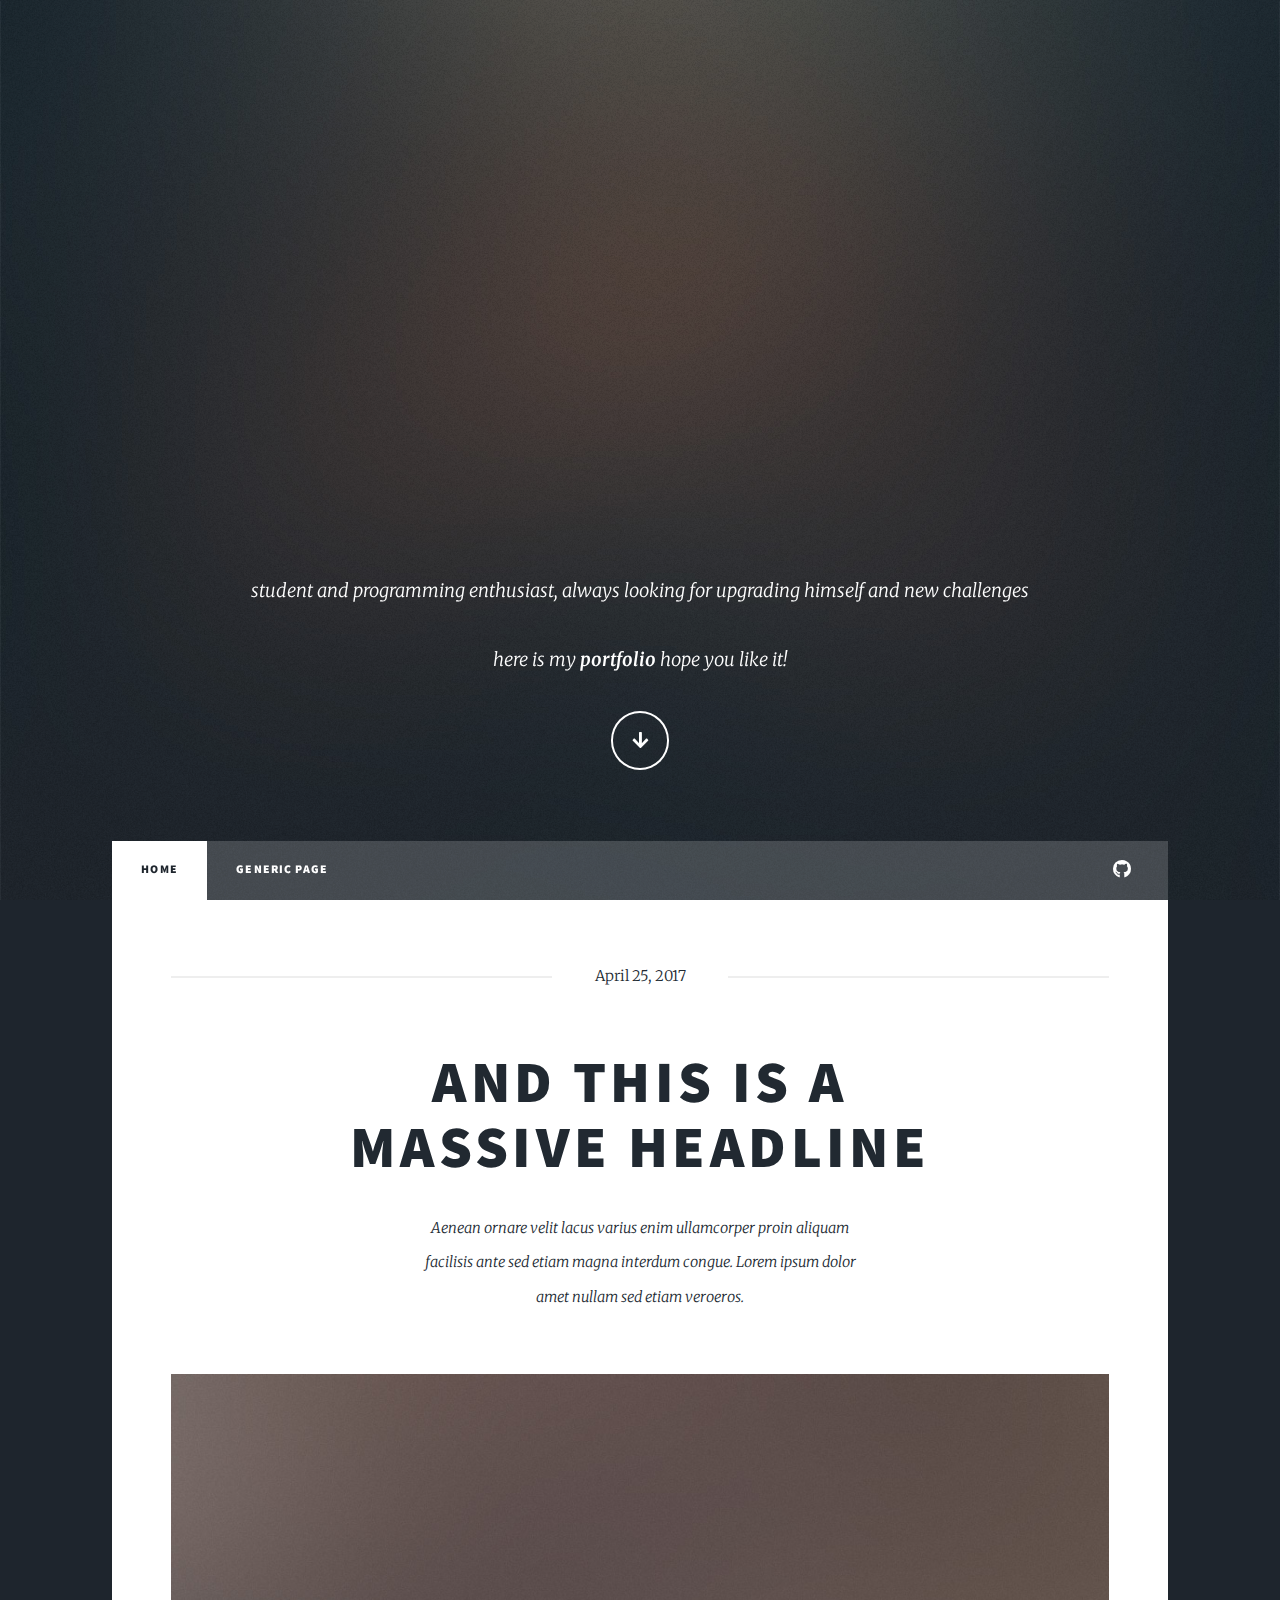
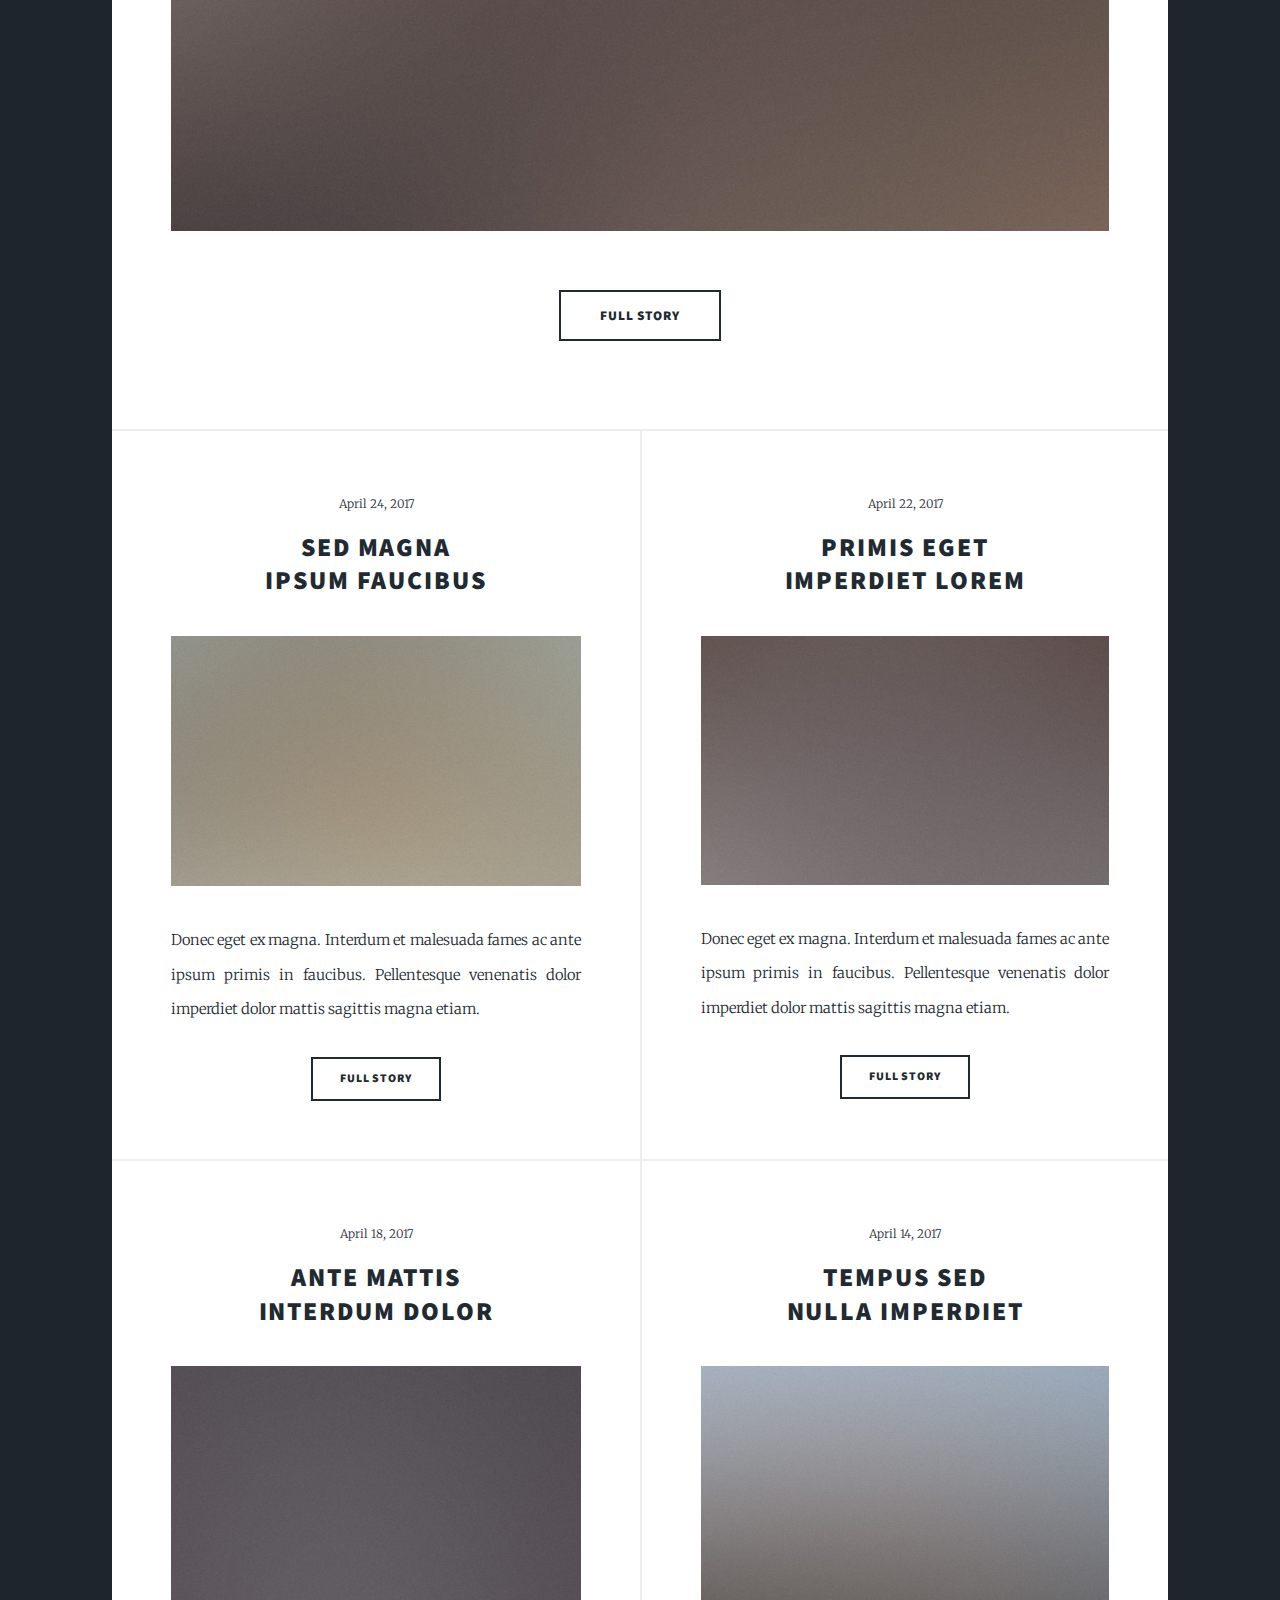
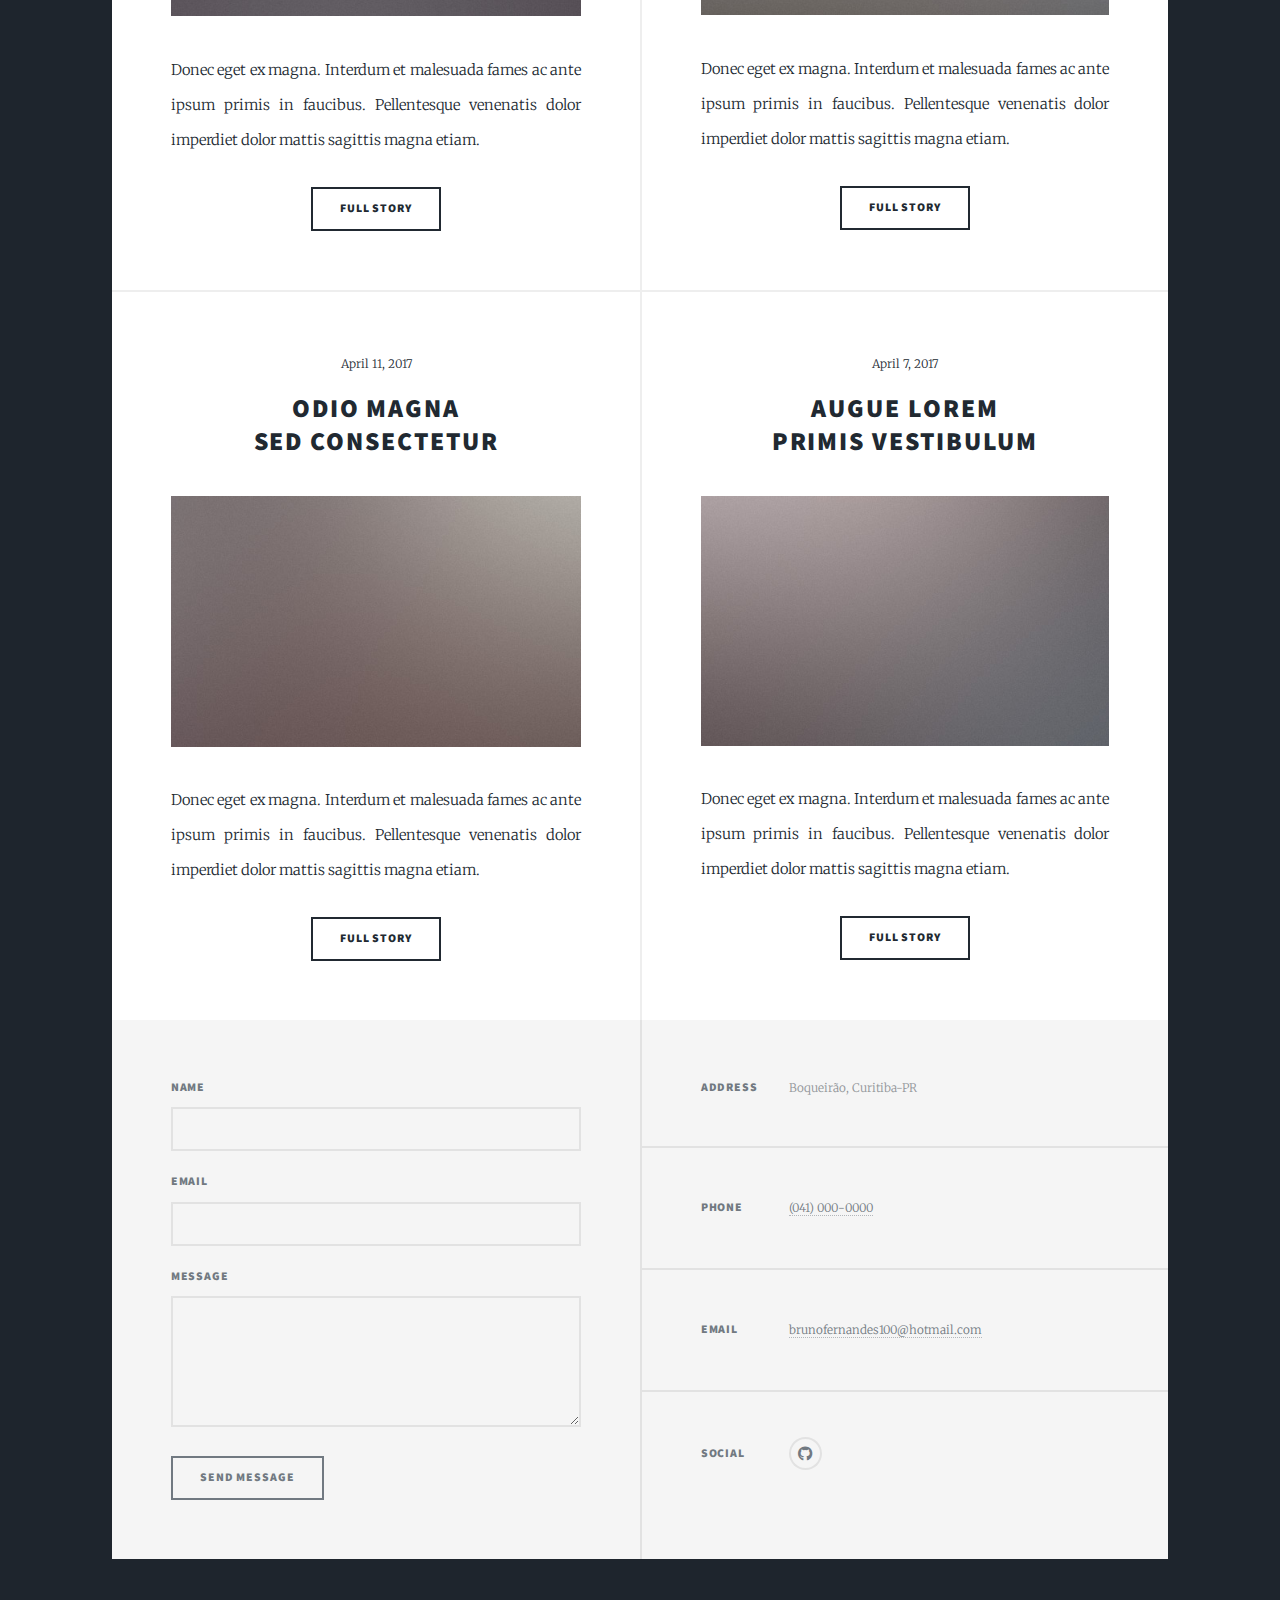
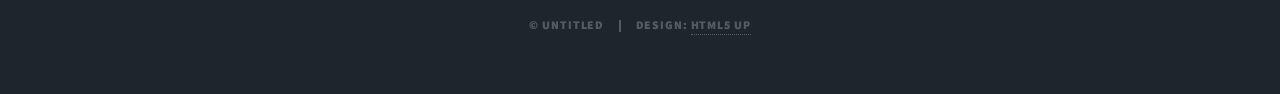
==== commit 09b5ee20: "some changes on routing" ====
--- a/index.html
+++ b/index.html
@@ -27,12 +27,14 @@
 					</div>
 				<!-- Header -->
 					<header id="header">
-						<a href="index.html" class="logo">Massively</a>
+						<a href="index.html" class="logo">Enjoy!</a>
 					</header>
 
 				<!-- Nav -->
 					<nav id="nav">
 						<ul class="links">
+							<li class="active"><a href="index.html">Home</a></li>
+							<li><a href="generic.html">Generic Page</a></li>
 						</ul>
 						<ul class="icons">
 							<li><a href="https://github.com/burno1" class="icon brands fa-github"><span class="label">GitHub</span></a></li>
@@ -54,7 +56,7 @@
 								</header>
 								<a href="#" class="image main"><img src="images/pic01.jpg" alt="" /></a>
 								<ul class="actions special">
-									<li><a href="#" class="button large">Full Story</a></li>
+									<li><a href="generic.html" class="button large">Full Story</a></li>
 								</ul>
 							</article>
 
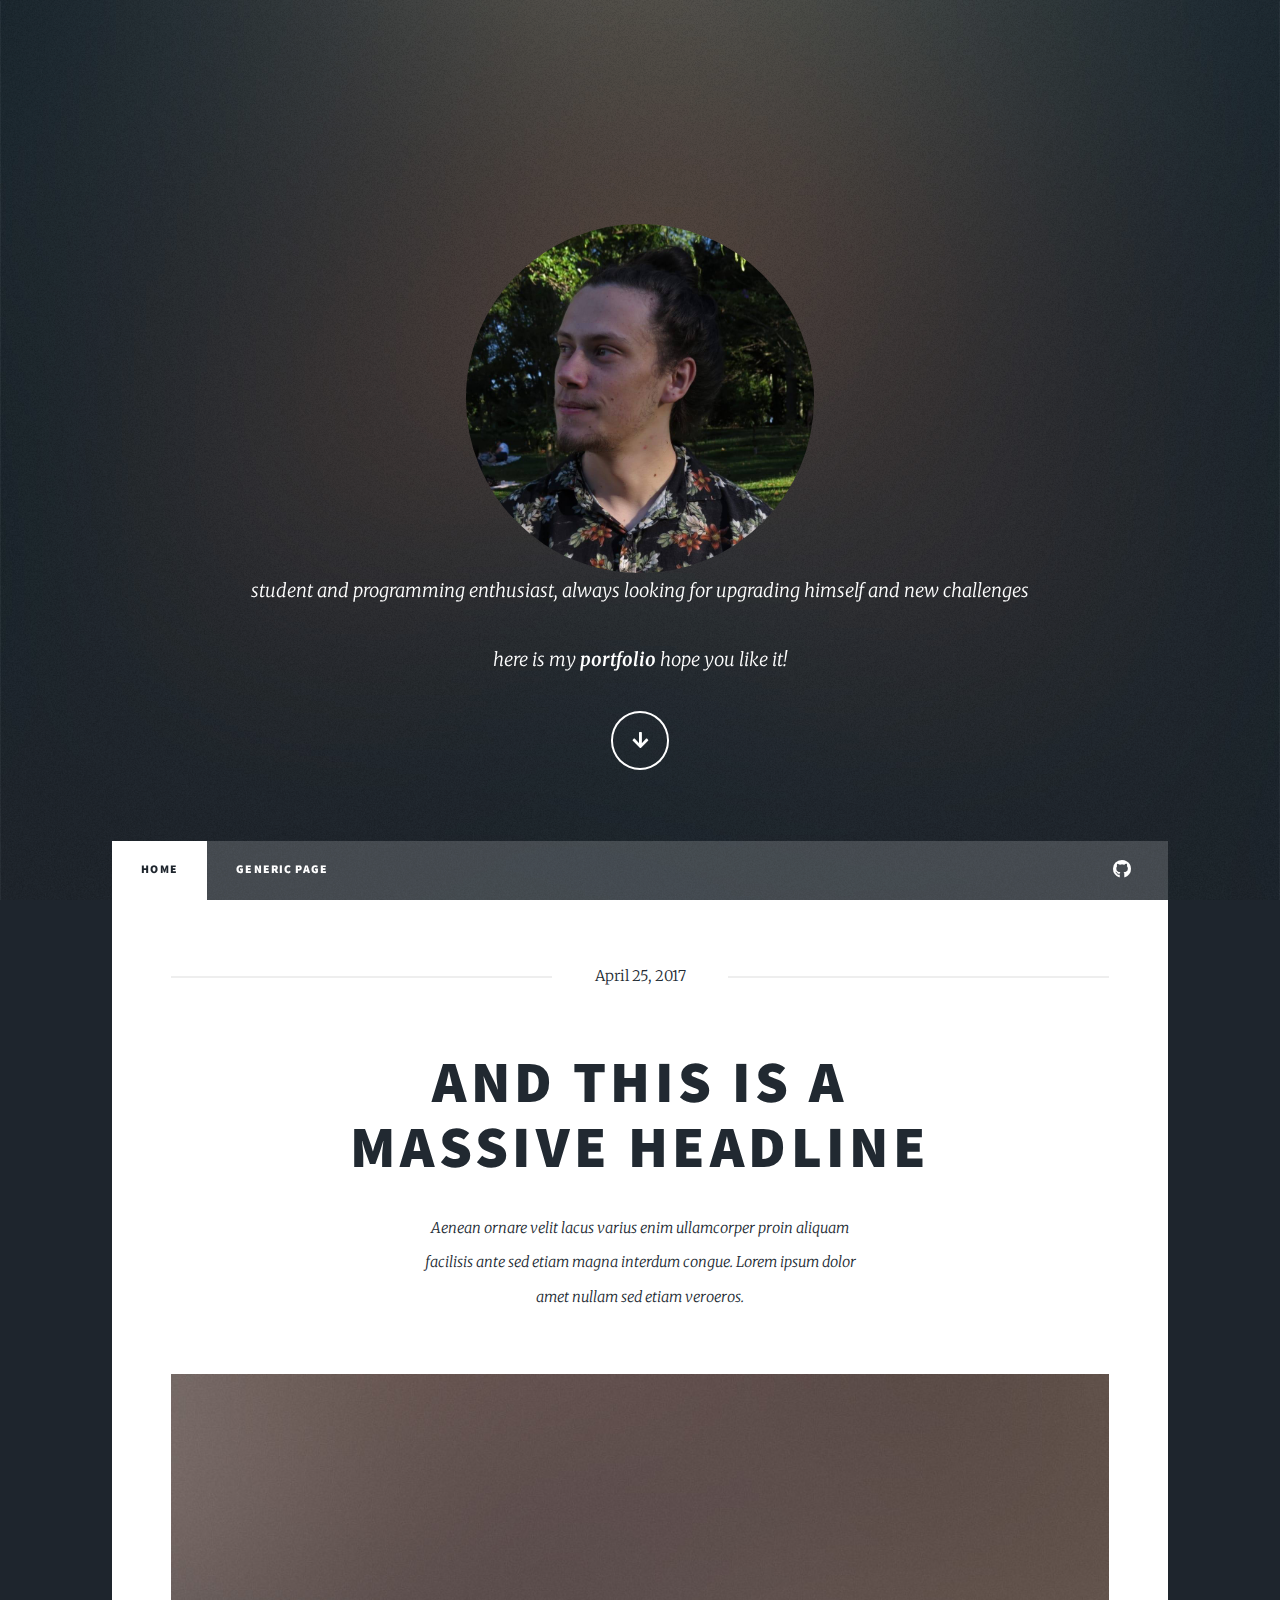
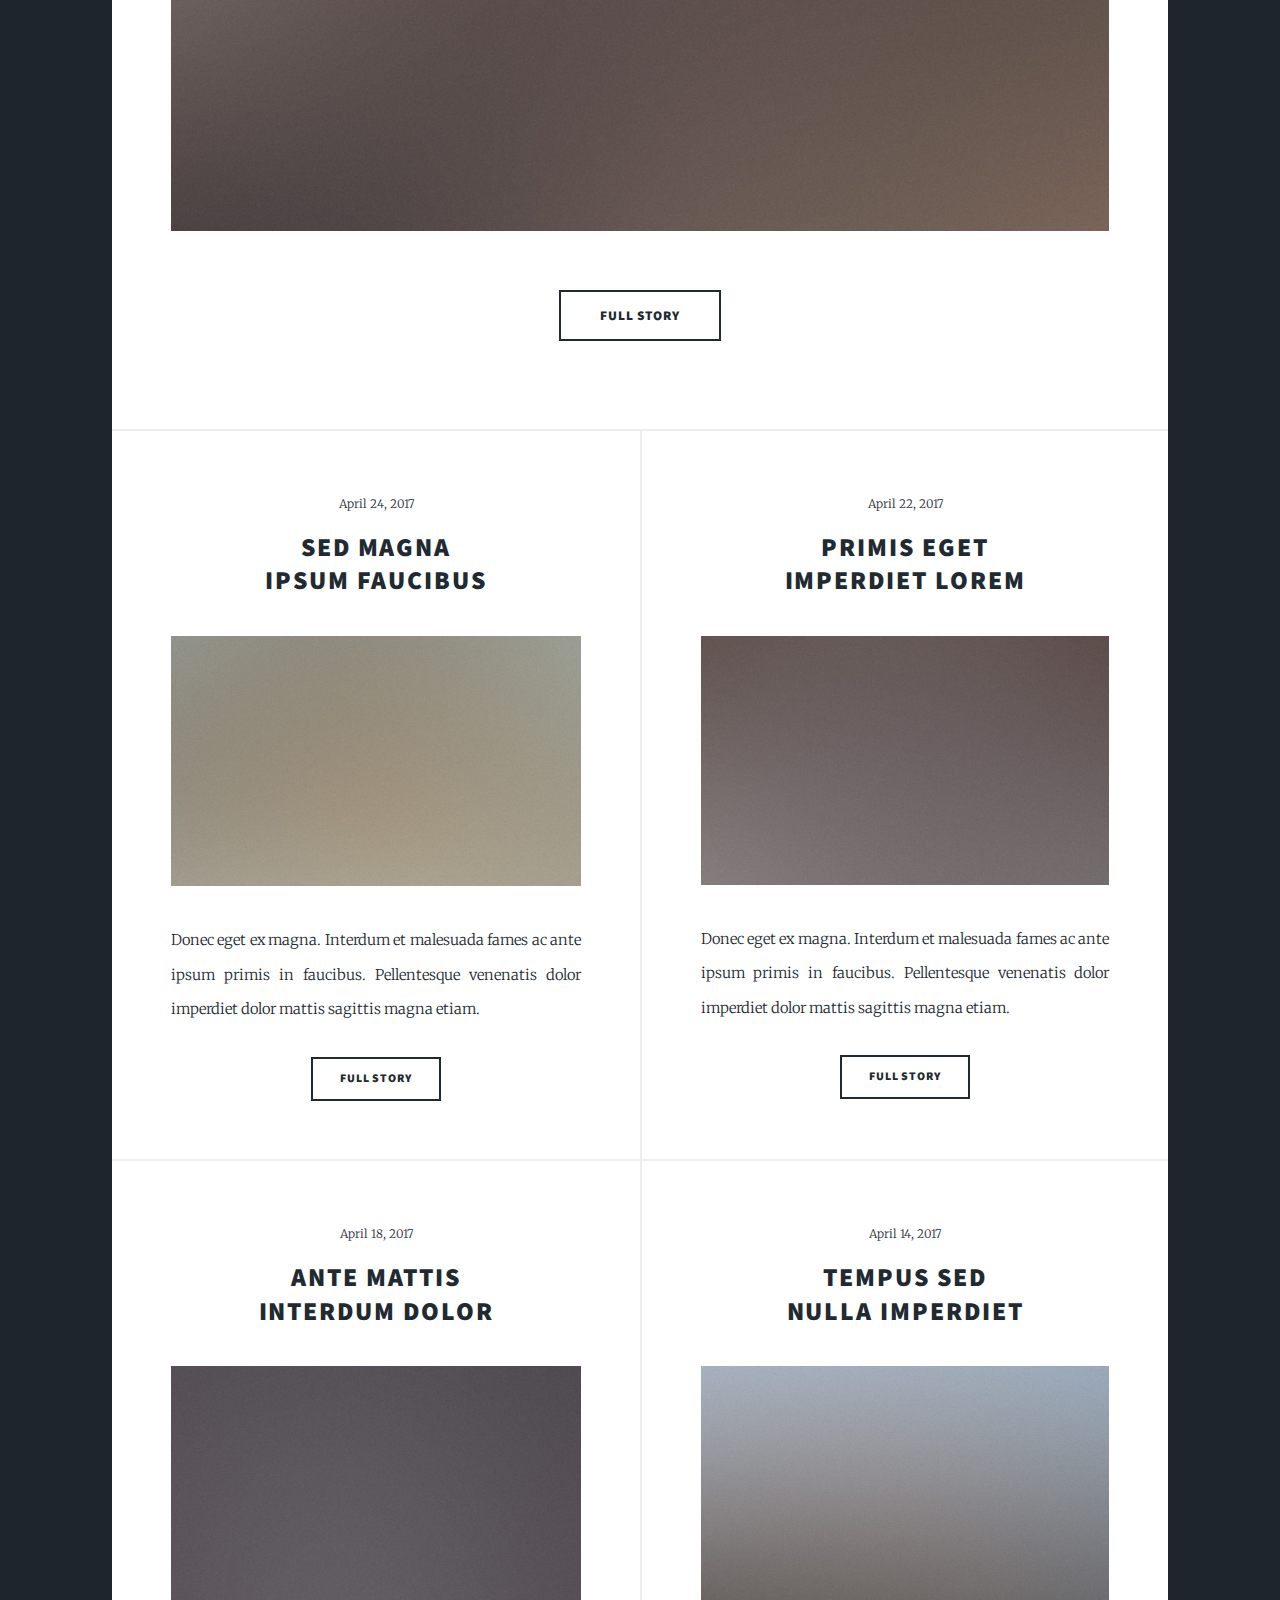
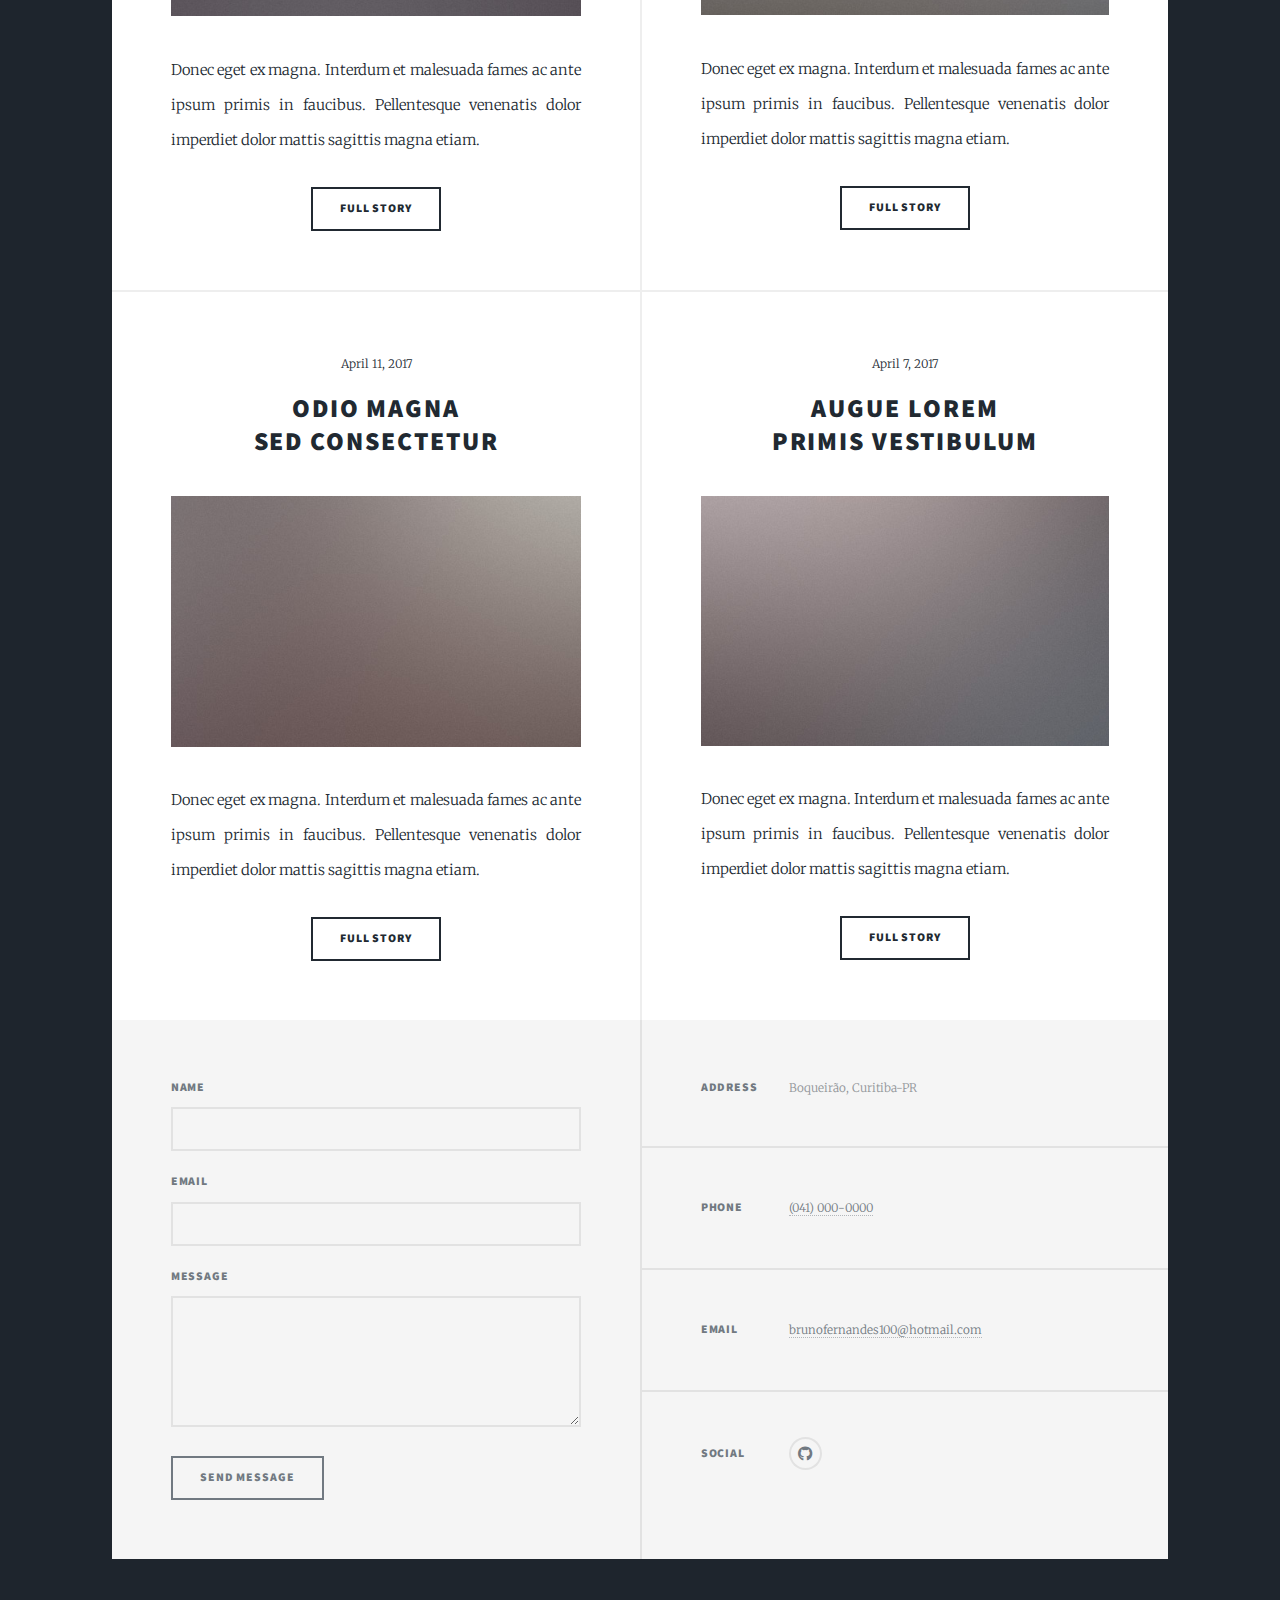
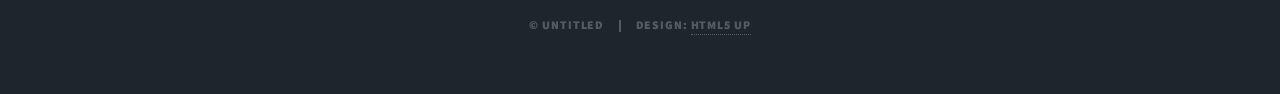
==== commit 34d532cc: "added profile avatar" ====
--- a/index.html
+++ b/index.html
@@ -1,16 +1,21 @@
 <!DOCTYPE HTML>
 <!--
-	Massively by HTML5 UP
-	html5up.net | @ajlkn
+	Bruno Fernandes - Portfolio
 	Free for personal and commercial use under the CCA 3.0 license (html5up.net/license)
 -->
 <html>
 	<head>
 		<title>Bruno Fernandes - Portfolio</title>
 		<meta charset="utf-8" />
+		<meta name="description" content="this is my portfolio!">
 		<meta name="viewport" content="width=device-width, initial-scale=1, user-scalable=no" />
 		<link rel="stylesheet" href="assets/css/main.css" />
 		<noscript><link rel="stylesheet" href="assets/css/noscript.css" /></noscript>
+		<style>
+			.avatar {
+			  border-radius: 50%;
+			}
+		</style>
 	</head>
 	<body class="is-preload">
 
@@ -19,6 +24,7 @@
 
 				<!-- Intro -->
 					<div id="intro">
+						<img class="avatar" src="images/65603990_10214586250274681_2350023224663736320_n.jpg" alt="Avatar" style="width:30%">
 						<p>student and programming enthusiast, always looking for upgrading himself and new challenges</p>
 						<p>here is my <strong> portfolio</strong> hope you like it!</p>
 						<ul class="actions">
--- a/assets/css/main.css
+++ b/assets/css/main.css
@@ -1,11 +1,6 @@
 @import url(fontawesome-all.min.css);
 @import url("https://fonts.googleapis.com/css?family=Merriweather:300,700,300italic,700italic|Source+Sans+Pro:900");
-
-/*
-	Massively by HTML5 UP
-	html5up.net | @ajlkn
-	Free for personal and commercial use under the CCA 3.0 license (html5up.net/license)
-*/
+ 
 
 html, body, div, span, applet, object,
 iframe, h1, h2, h3, h4, h5, h6, p, blockquote,
--- a/assets/css/noscript.css
+++ b/assets/css/noscript.css
@@ -1,10 +1,5 @@
 @import url(font-awesome.min.css);
-
-/*
-	Massively by HTML5 UP
-	html5up.net | @ajlkn
-	Free for personal and commercial use under the CCA 3.0 license (html5up.net/license)
-*/
+ 
 
 /* Wrapper */
 
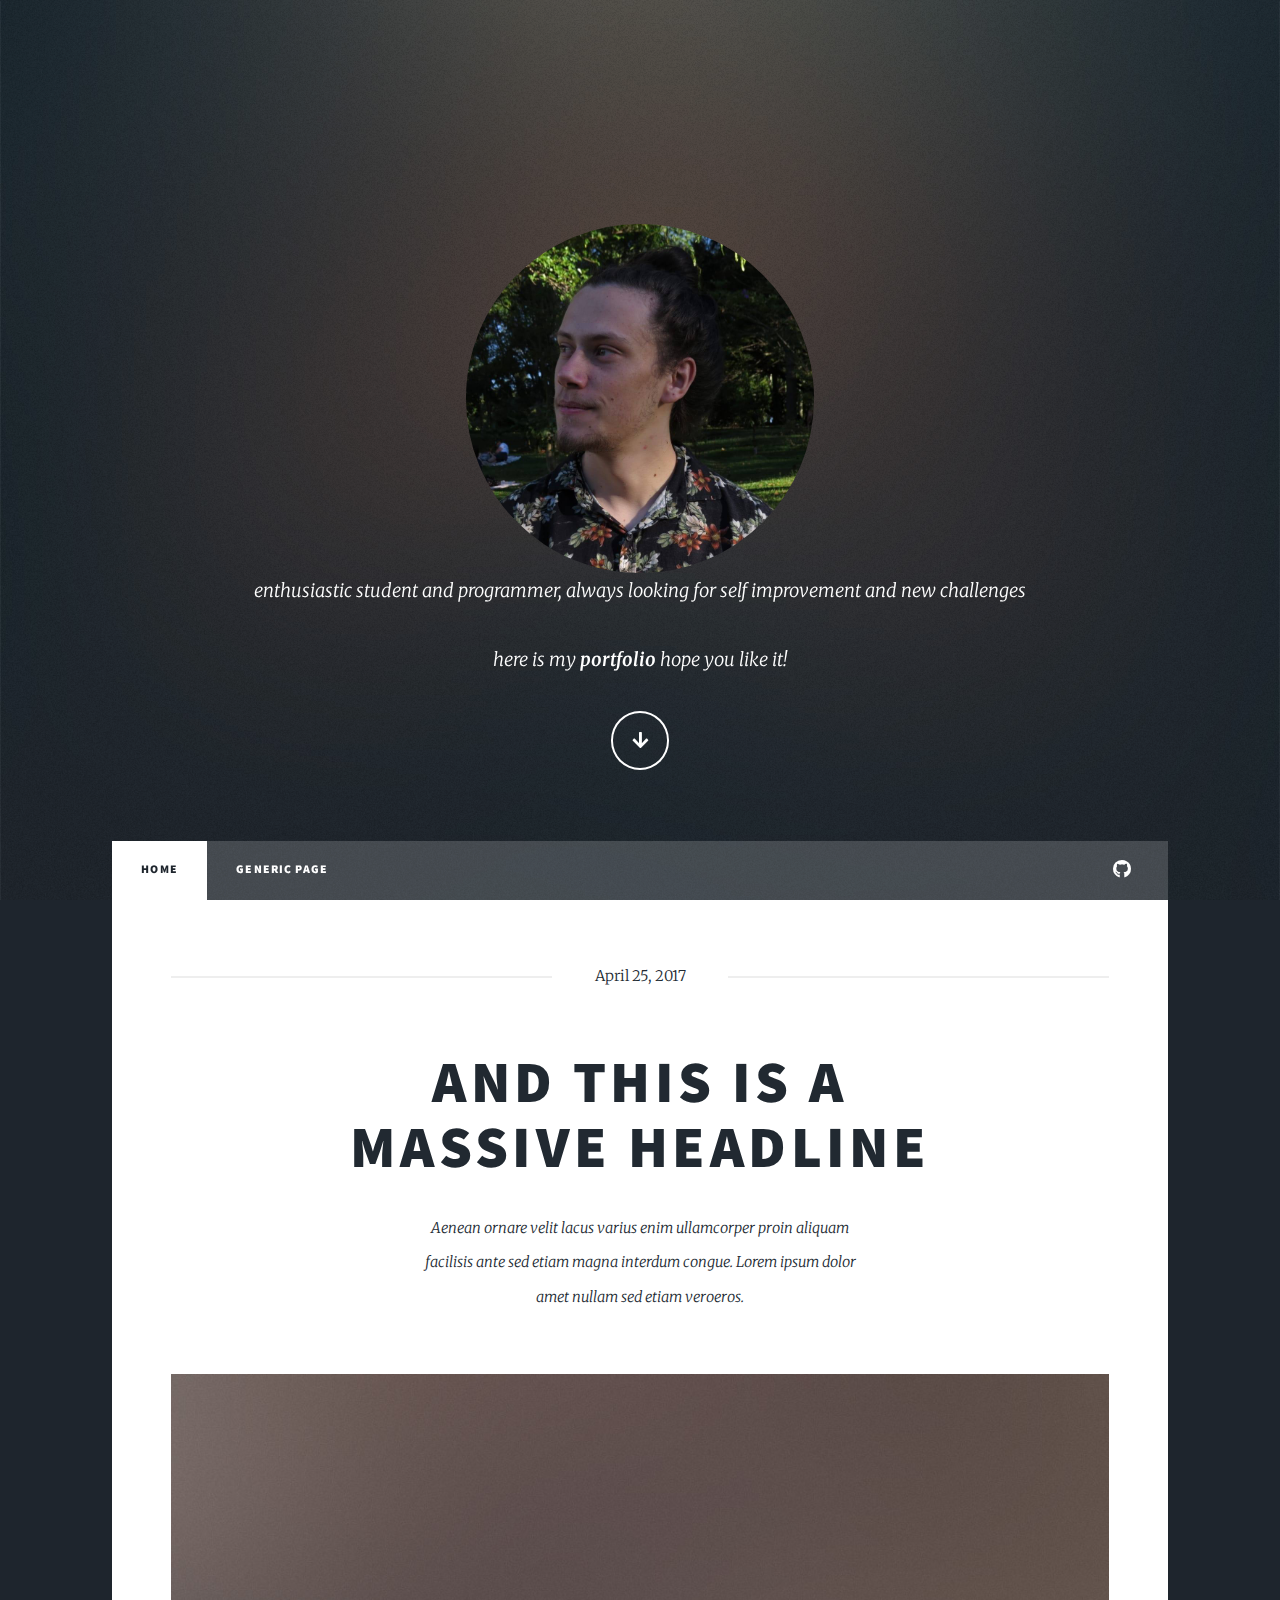
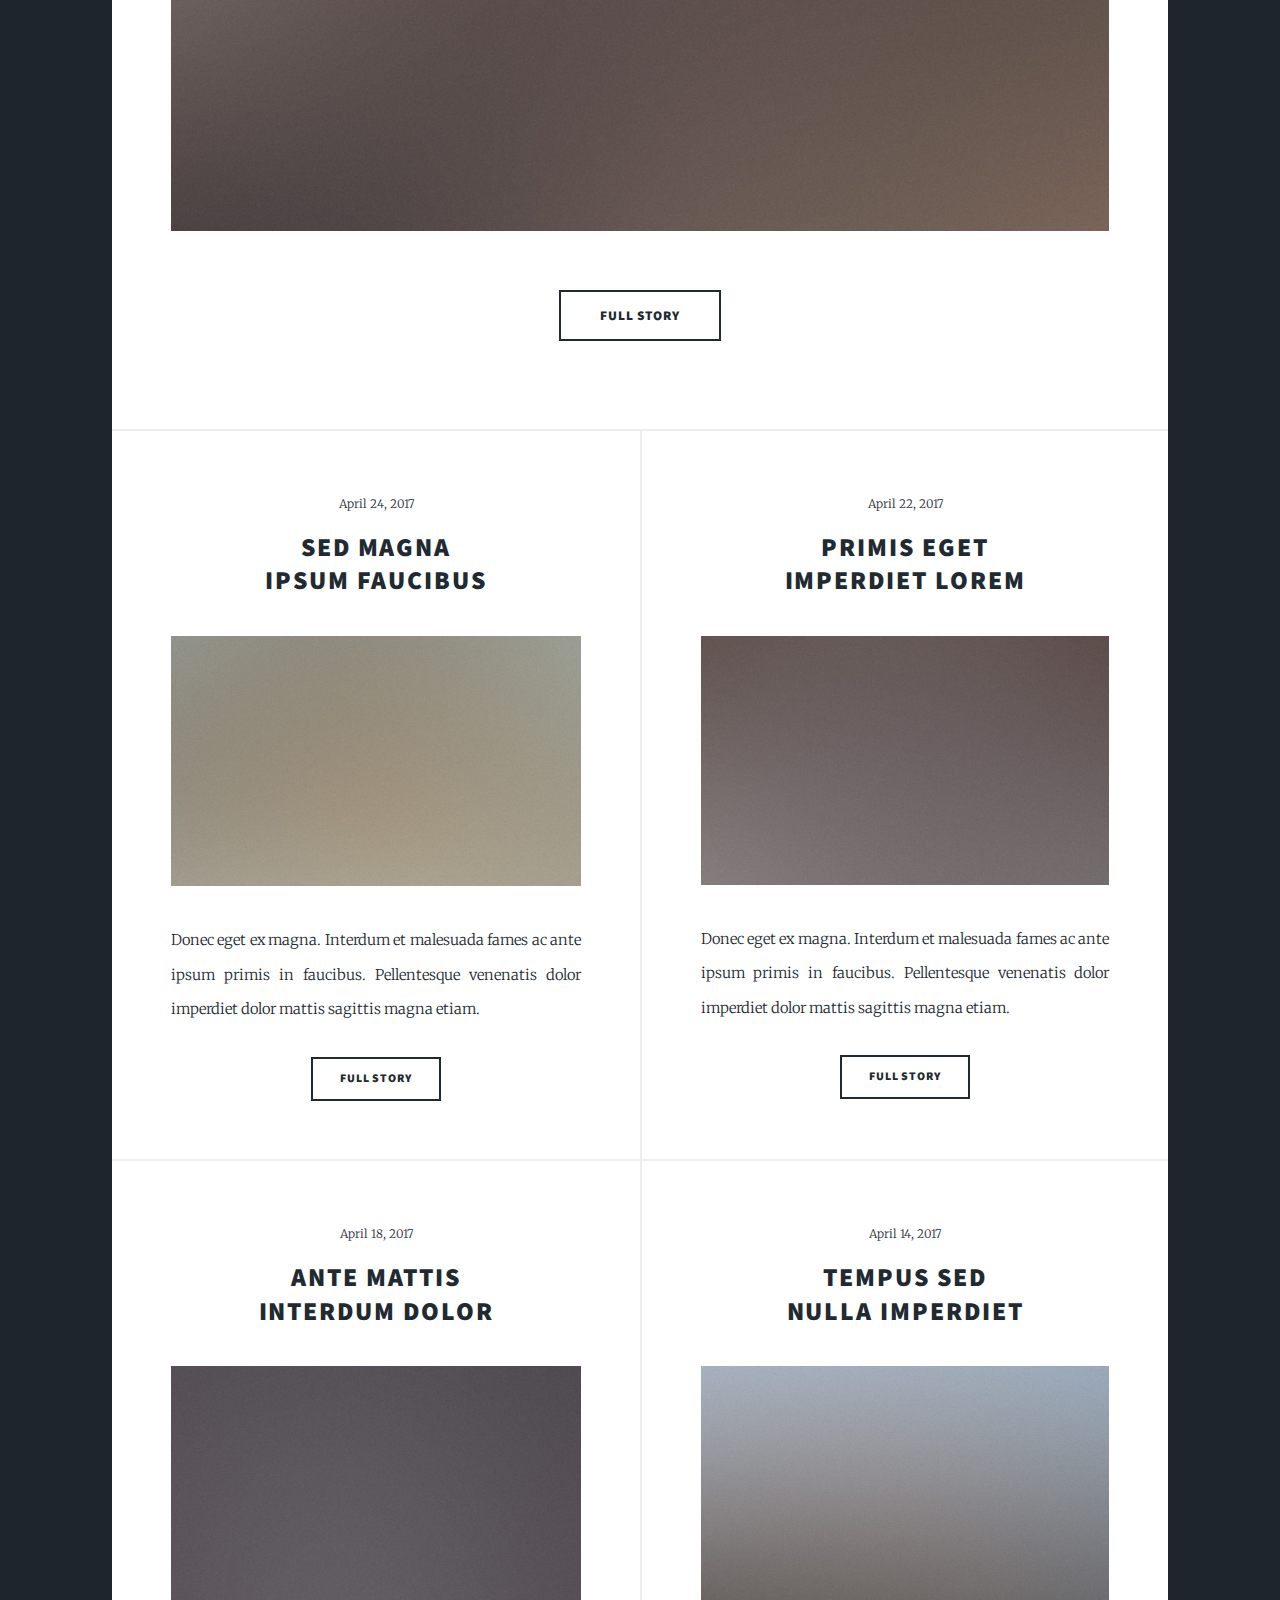
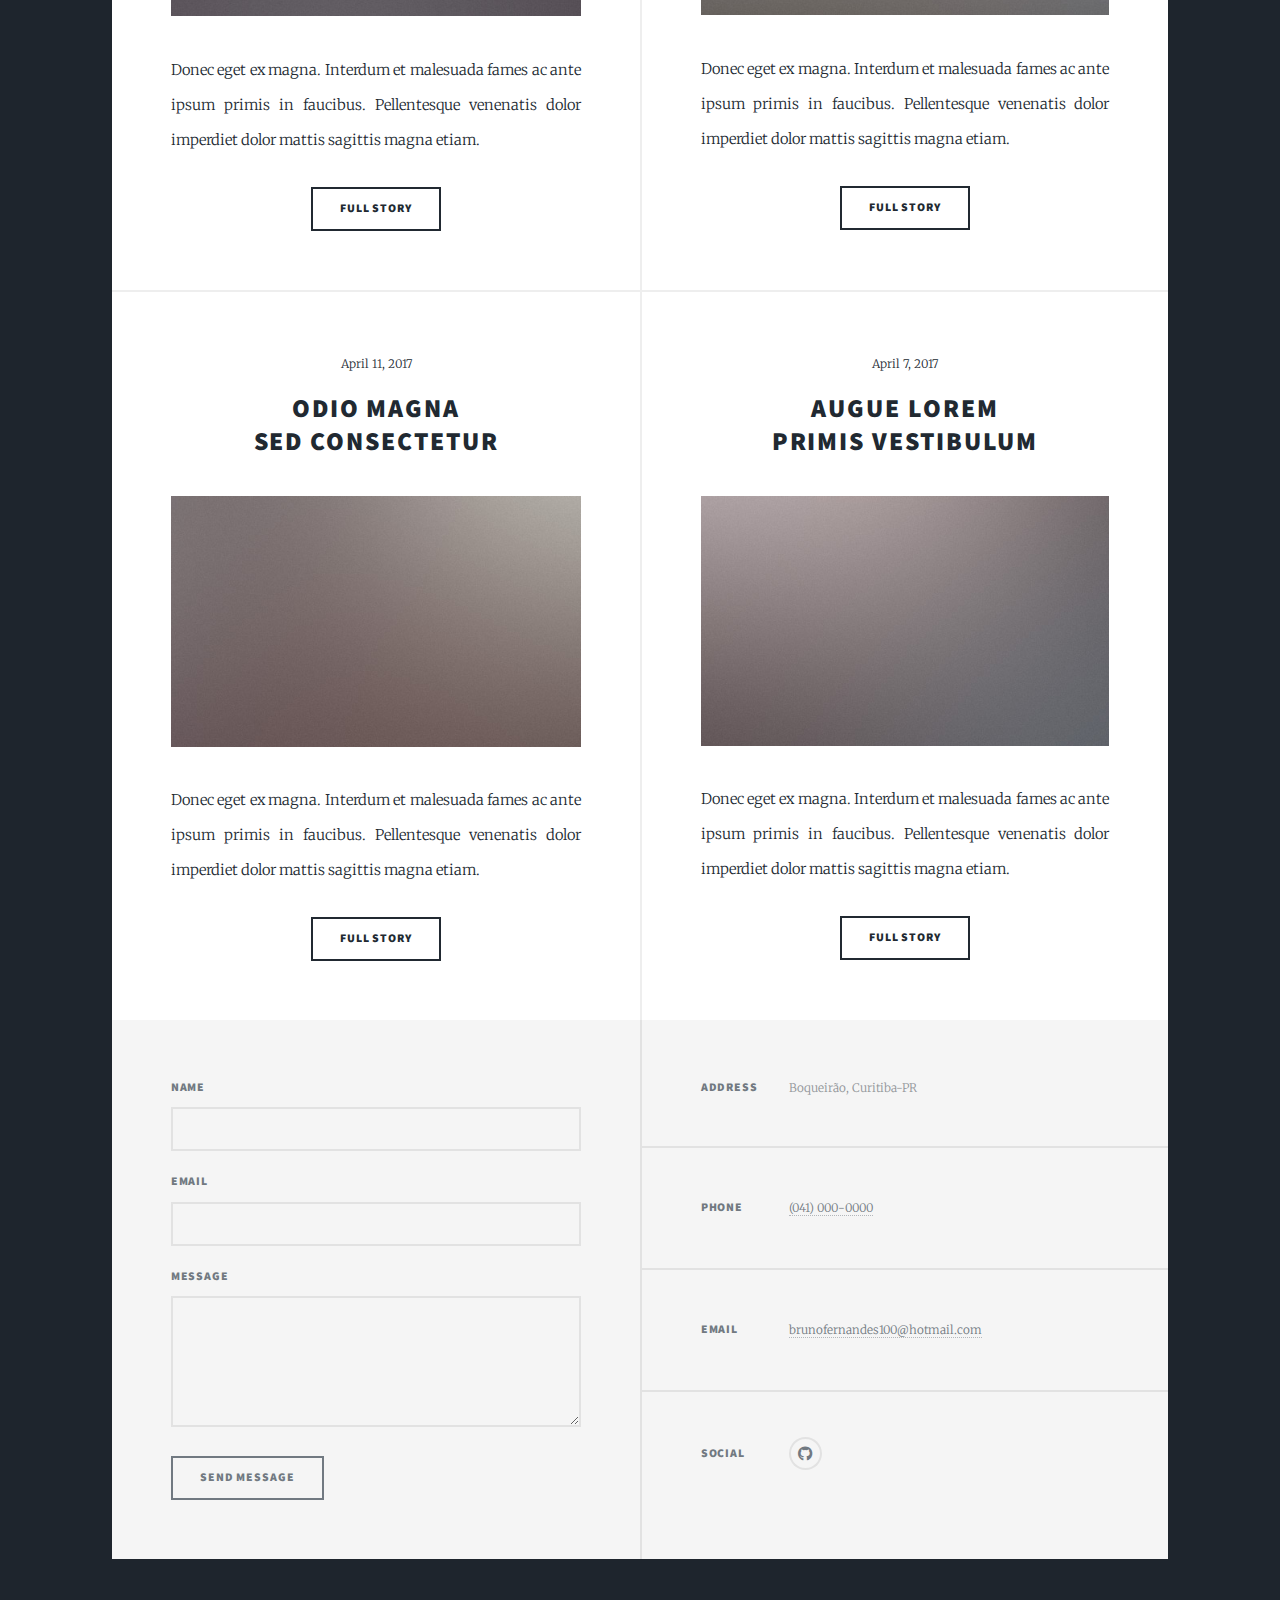
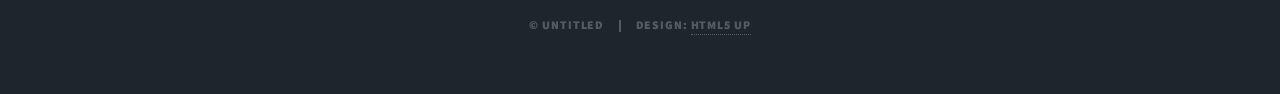
==== commit 2f30e018: "Update index.html" ====
--- a/index.html
+++ b/index.html
@@ -25,7 +25,7 @@
 				<!-- Intro -->
 					<div id="intro">
 						<img class="avatar" src="images/65603990_10214586250274681_2350023224663736320_n.jpg" alt="Avatar" style="width:30%">
-						<p>student and programming enthusiast, always looking for upgrading himself and new challenges</p>
+						<p>enthusiastic student and programmer, always looking for self improvement and new challenges</p>
 						<p>here is my <strong> portfolio</strong> hope you like it!</p>
 						<ul class="actions">
 							<li><a href="#header" class="button icon solid solo fa-arrow-down scrolly">Continue</a></li>
@@ -221,4 +221,4 @@
 			<script src="assets/js/main.js"></script>
 
 	</body>
-</html>+</html>
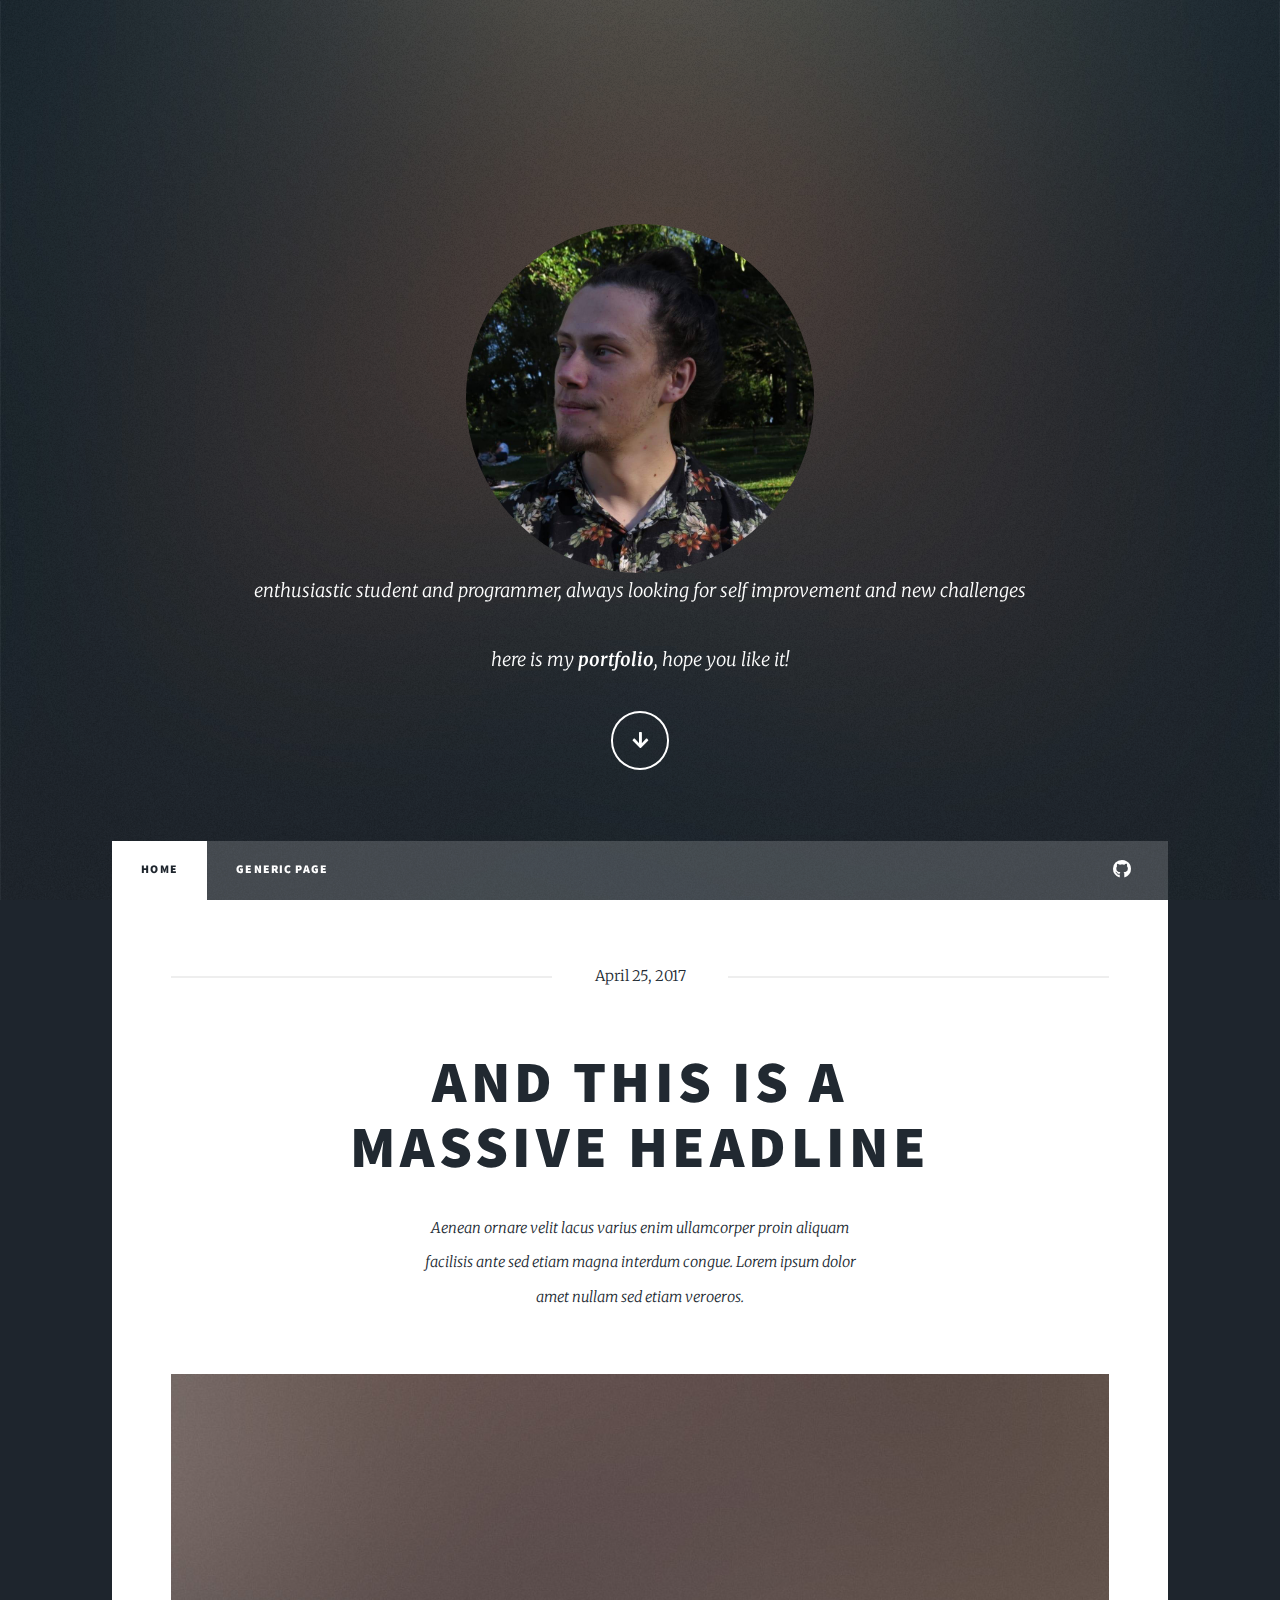
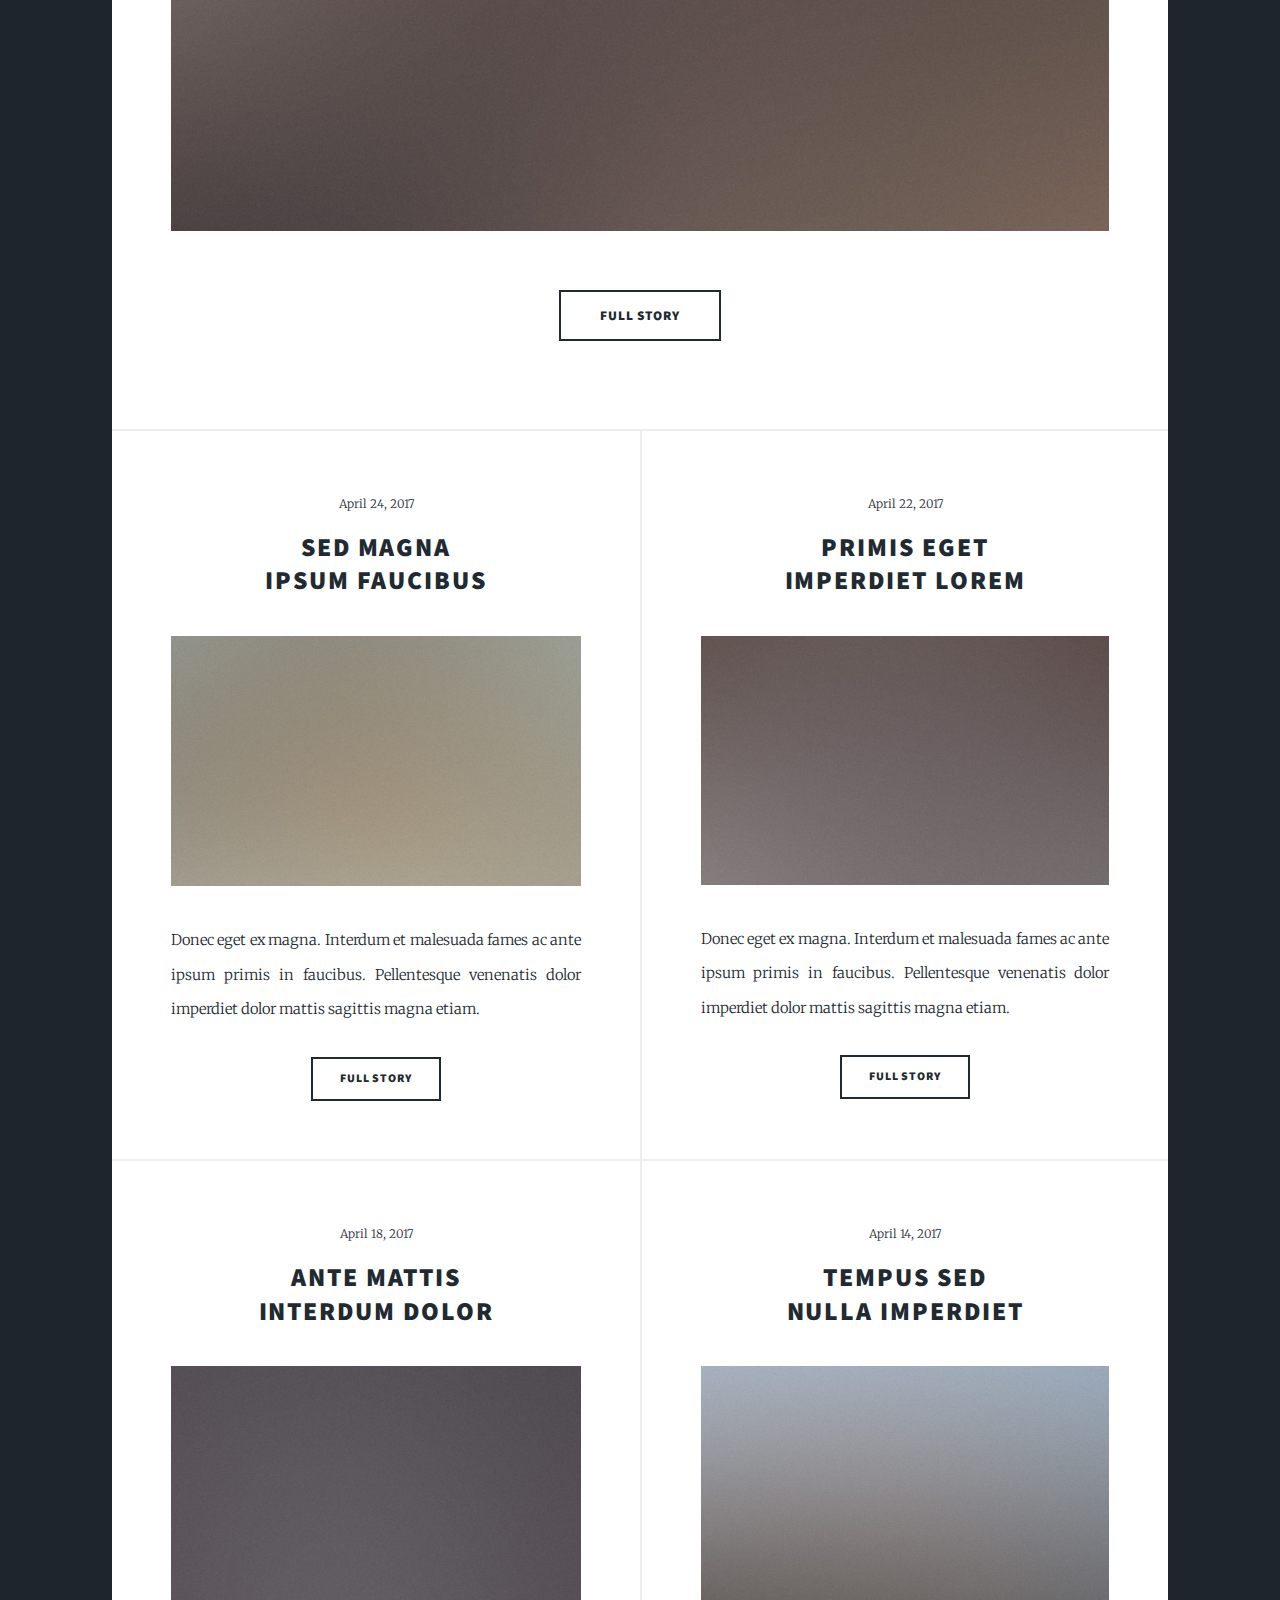
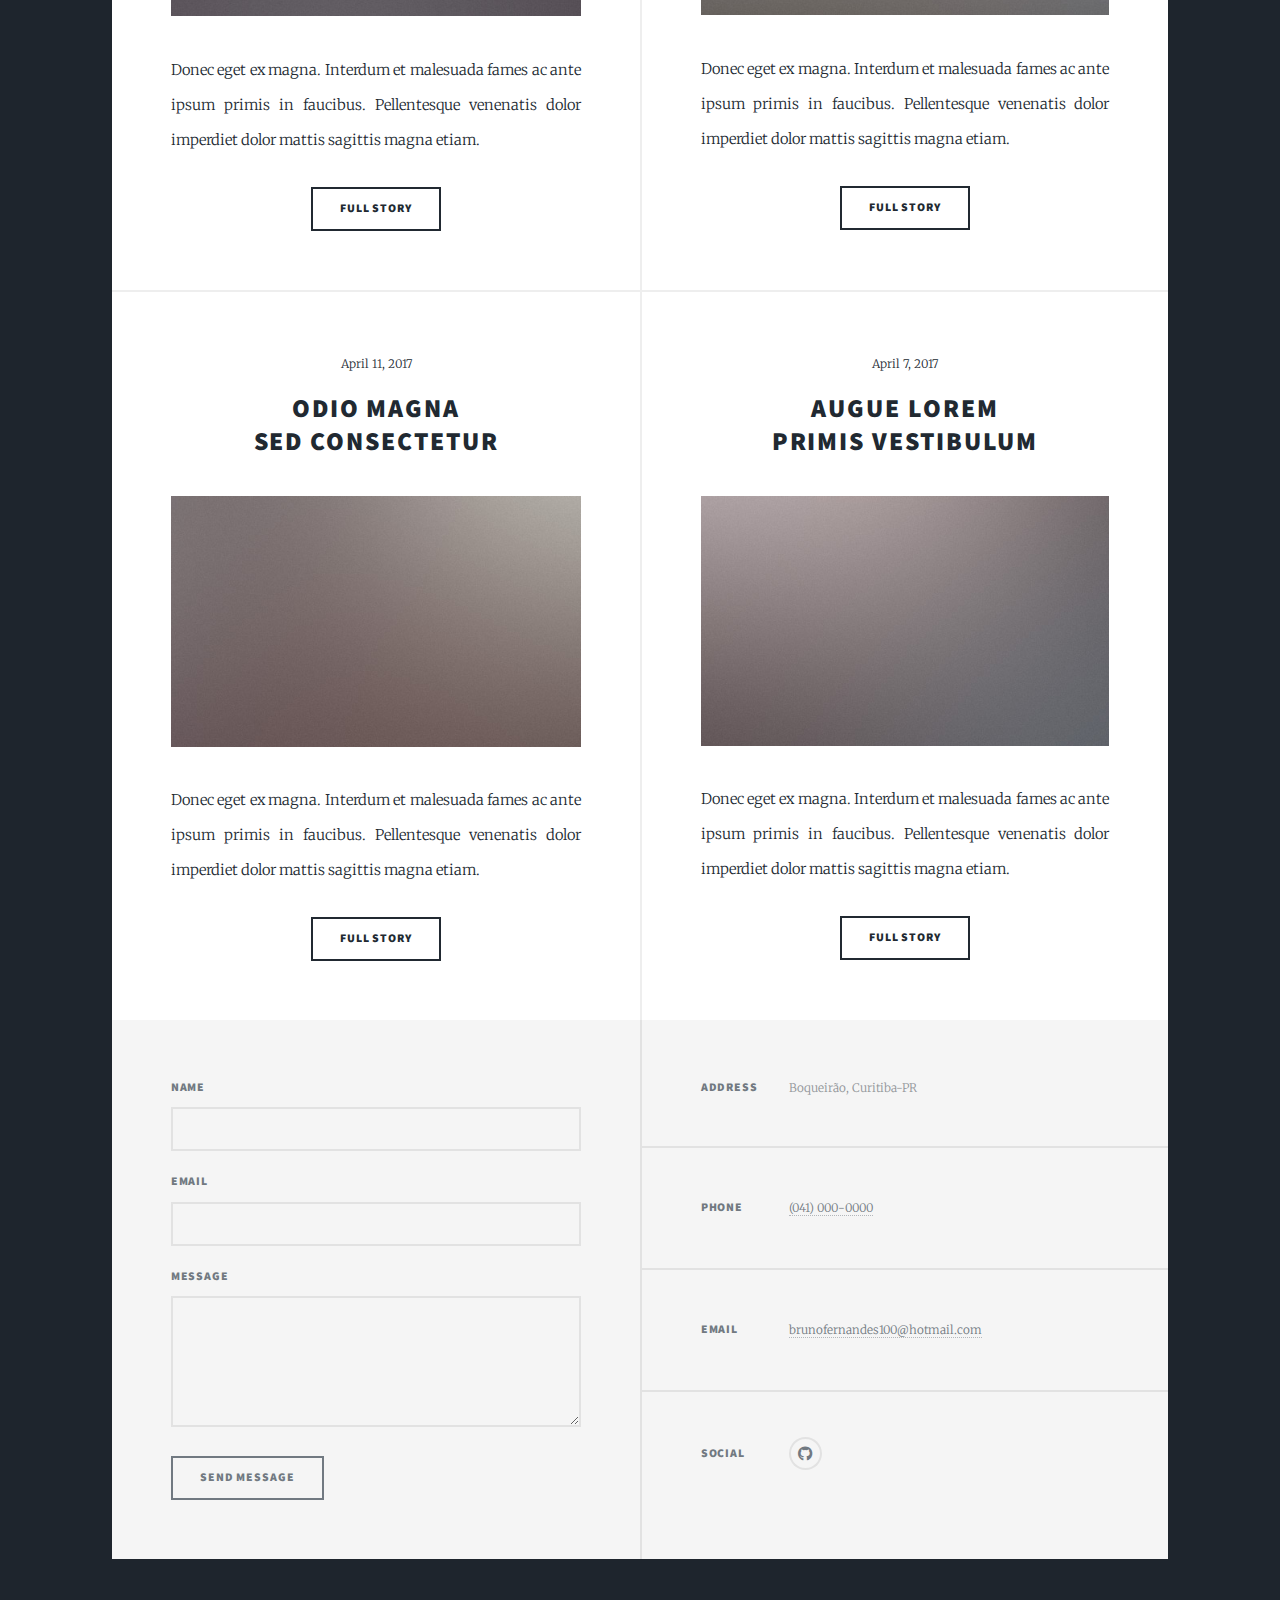
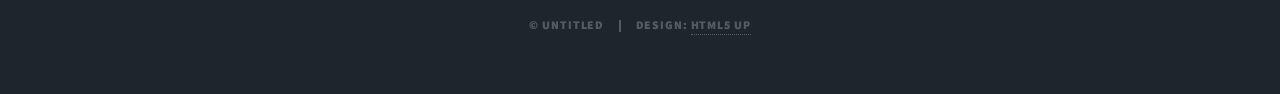
==== commit 3b6e3b6d: "Update index.html" ====
--- a/index.html
+++ b/index.html
@@ -26,7 +26,7 @@
 					<div id="intro">
 						<img class="avatar" src="images/65603990_10214586250274681_2350023224663736320_n.jpg" alt="Avatar" style="width:30%">
 						<p>enthusiastic student and programmer, always looking for self improvement and new challenges</p>
-						<p>here is my <strong> portfolio</strong> hope you like it!</p>
+						<p>here is my <strong> portfolio</strong>, hope you like it!</p>
 						<ul class="actions">
 							<li><a href="#header" class="button icon solid solo fa-arrow-down scrolly">Continue</a></li>
 						</ul>
